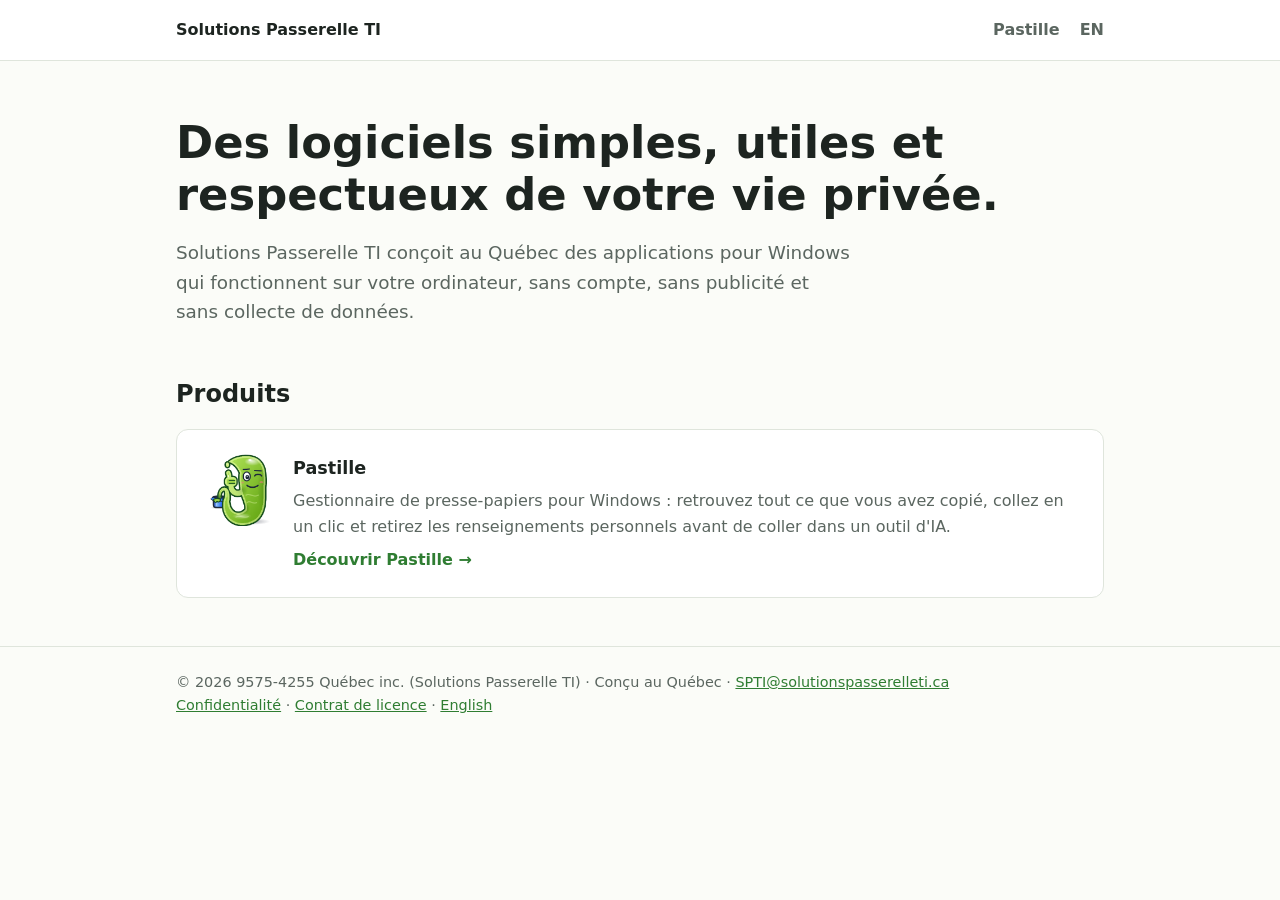
==== index.html @ bec7eee3 "Site initial de Solutions Passerelle TI" ====
<!doctype html>
<html lang="fr-CA">
<head>
<meta charset="utf-8">
<meta name="viewport" content="width=device-width, initial-scale=1">
<title>Solutions Passerelle TI</title>
<meta name="description" content="Solutions Passerelle TI conçoit au Québec des applications pour Windows qui fonctionnent sur votre ordinateur, sans compte, sans publicité et sans collecte de données.">
<link rel="icon" href="assets/favicon.png">
<link rel="stylesheet" href="assets/style.css">
</head>
<body>
<header class="site-header">
  <div class="wrap header-row">
    <a class="brand" href="index.html">Solutions Passerelle TI</a>
    <nav>
      <a href="pastille/index.html">Pastille</a>
      <a href="en/index.html" hreflang="en">EN</a>
    </nav>
  </div>
</header>
<main class="wrap">

<section class="hero">
  <h1>Des logiciels simples, utiles et respectueux de votre vie privée.</h1>
  <p class="lead">Solutions Passerelle TI conçoit au Québec des applications pour Windows qui fonctionnent sur votre ordinateur, sans compte, sans publicité et sans collecte de données.</p>
</section>
<section>
  <h2>Produits</h2>
  <a class="product" href="pastille/index.html">
    <img src="assets/pastille.png" alt="" width="72" height="72">
    <div>
      <h3>Pastille</h3>
      <p>Gestionnaire de presse-papiers pour Windows : retrouvez tout ce que vous avez copié, collez en un clic et retirez les renseignements personnels avant de coller dans un outil d'IA.</p>
      <span class="more">Découvrir Pastille →</span>
    </div>
  </a>
</section>
</main>
<footer class="site-footer">
  <div class="wrap">
    © 2026 9575-4255 Québec inc. (Solutions Passerelle TI) · Conçu au Québec · <a href="mailto:SPTI@solutionspasserelleti.ca">SPTI@solutionspasserelleti.ca</a><br>
    <a href="pastille/confidentialite.html">Confidentialité</a> ·
    <a href="pastille/contrat.html">Contrat de licence</a> ·
    <a href="en/index.html" hreflang="en">English</a>
  </div>
</footer>
</body>
</html>
---- assets/style.css ----
:root {
  --bg: #fbfcf8;
  --surface: #ffffff;
  --text: #1d2420;
  --muted: #5b6660;
  --border: #dfe5dc;
  --accent: #2f7d32;
  --accent-text: #ffffff;
  --accent-soft: #eaf5e3;
  --mark: #fff3b0;
}
@media (prefers-color-scheme: dark) {
  :root {
    --bg: #131714;
    --surface: #1b211d;
    --text: #e6ebe7;
    --muted: #a3aea7;
    --border: #2d3630;
    --accent: #7cc576;
    --accent-text: #0f1a10;
    --accent-soft: #1f2d21;
    --mark: #5a4d10;
  }
}

* { box-sizing: border-box; }
html { -webkit-text-size-adjust: 100%; }
body {
  margin: 0;
  background: var(--bg);
  color: var(--text);
  font: 16px/1.6 "Segoe UI", system-ui, -apple-system, Roboto, sans-serif;
}
a { color: var(--accent); }
mark { background: var(--mark); color: inherit; padding: 0 2px; }

.wrap { max-width: 960px; margin: 0 auto; padding: 0 16px; }

.site-header { border-bottom: 1px solid var(--border); background: var(--surface); }
.header-row { display: flex; align-items: center; justify-content: space-between; gap: 16px; min-height: 60px; }
.brand { font-weight: 700; color: var(--text); text-decoration: none; }
nav { display: flex; gap: 20px; }
nav a { color: var(--muted); text-decoration: none; font-weight: 600; }
nav a:hover { color: var(--accent); }

main { padding-bottom: 48px; }
section { margin: 48px 0; }
h1 { font-size: clamp(2rem, 5vw, 2.8rem); line-height: 1.15; margin: 0 0 12px; }
h2 { font-size: 1.5rem; margin: 0 0 16px; }
h3 { font-size: 1.1rem; margin: 0 0 6px; }
.lead { font-size: 1.15rem; color: var(--muted); max-width: 680px; }
.tagline { font-size: 1.2rem; font-weight: 600; margin: 0 0 8px; }
.small { font-size: 0.9rem; color: var(--muted); }

.hero { margin-top: 56px; }
.app-hero { display: flex; gap: 28px; align-items: flex-start; }
.app-hero img { flex: none; }

.button {
  display: inline-block; margin-top: 8px; padding: 12px 22px; border-radius: 8px;
  background: var(--accent); color: var(--accent-text); font-weight: 600; text-decoration: none;
}
.button.disabled { background: var(--accent-soft); color: var(--muted); }

.product {
  display: flex; gap: 20px; align-items: flex-start; padding: 24px; border-radius: 12px;
  background: var(--surface); border: 1px solid var(--border); color: inherit; text-decoration: none;
}
.product:hover { border-color: var(--accent); }
.product img { flex: none; }
.product p { margin: 0 0 8px; color: var(--muted); }
.more { color: var(--accent); font-weight: 600; }

.features { display: grid; grid-template-columns: repeat(auto-fill, minmax(260px, 1fr)); gap: 16px; }
.feature { padding: 20px; border-radius: 12px; background: var(--surface); border: 1px solid var(--border); }
.feature p { margin: 0; color: var(--muted); }

.table-scroll { overflow-x: auto; }
table { width: 100%; border-collapse: collapse; background: var(--surface); border: 1px solid var(--border); }
th, td { padding: 10px 14px; border-bottom: 1px solid var(--border); text-align: left; }
th:not(:first-child), td:not(:first-child) { text-align: center; width: 22%; }
thead th { background: var(--accent-soft); }

.note { padding: 24px; border-radius: 12px; background: var(--accent-soft); }
.note p:last-child { margin-bottom: 0; }

.legal { max-width: 760px; margin-top: 32px; }
.legal h1 { font-size: 2rem; }
.legal h2 { font-size: 1.25rem; margin-top: 32px; }
.legal li { margin-bottom: 4px; }

.site-footer { border-top: 1px solid var(--border); padding: 24px 0; font-size: 0.9rem; color: var(--muted); }

@media (max-width: 600px) {
  .app-hero, .product { flex-direction: column; }
  .app-hero img { width: 88px; height: 88px; }
  th, td { padding: 8px 10px; }
}
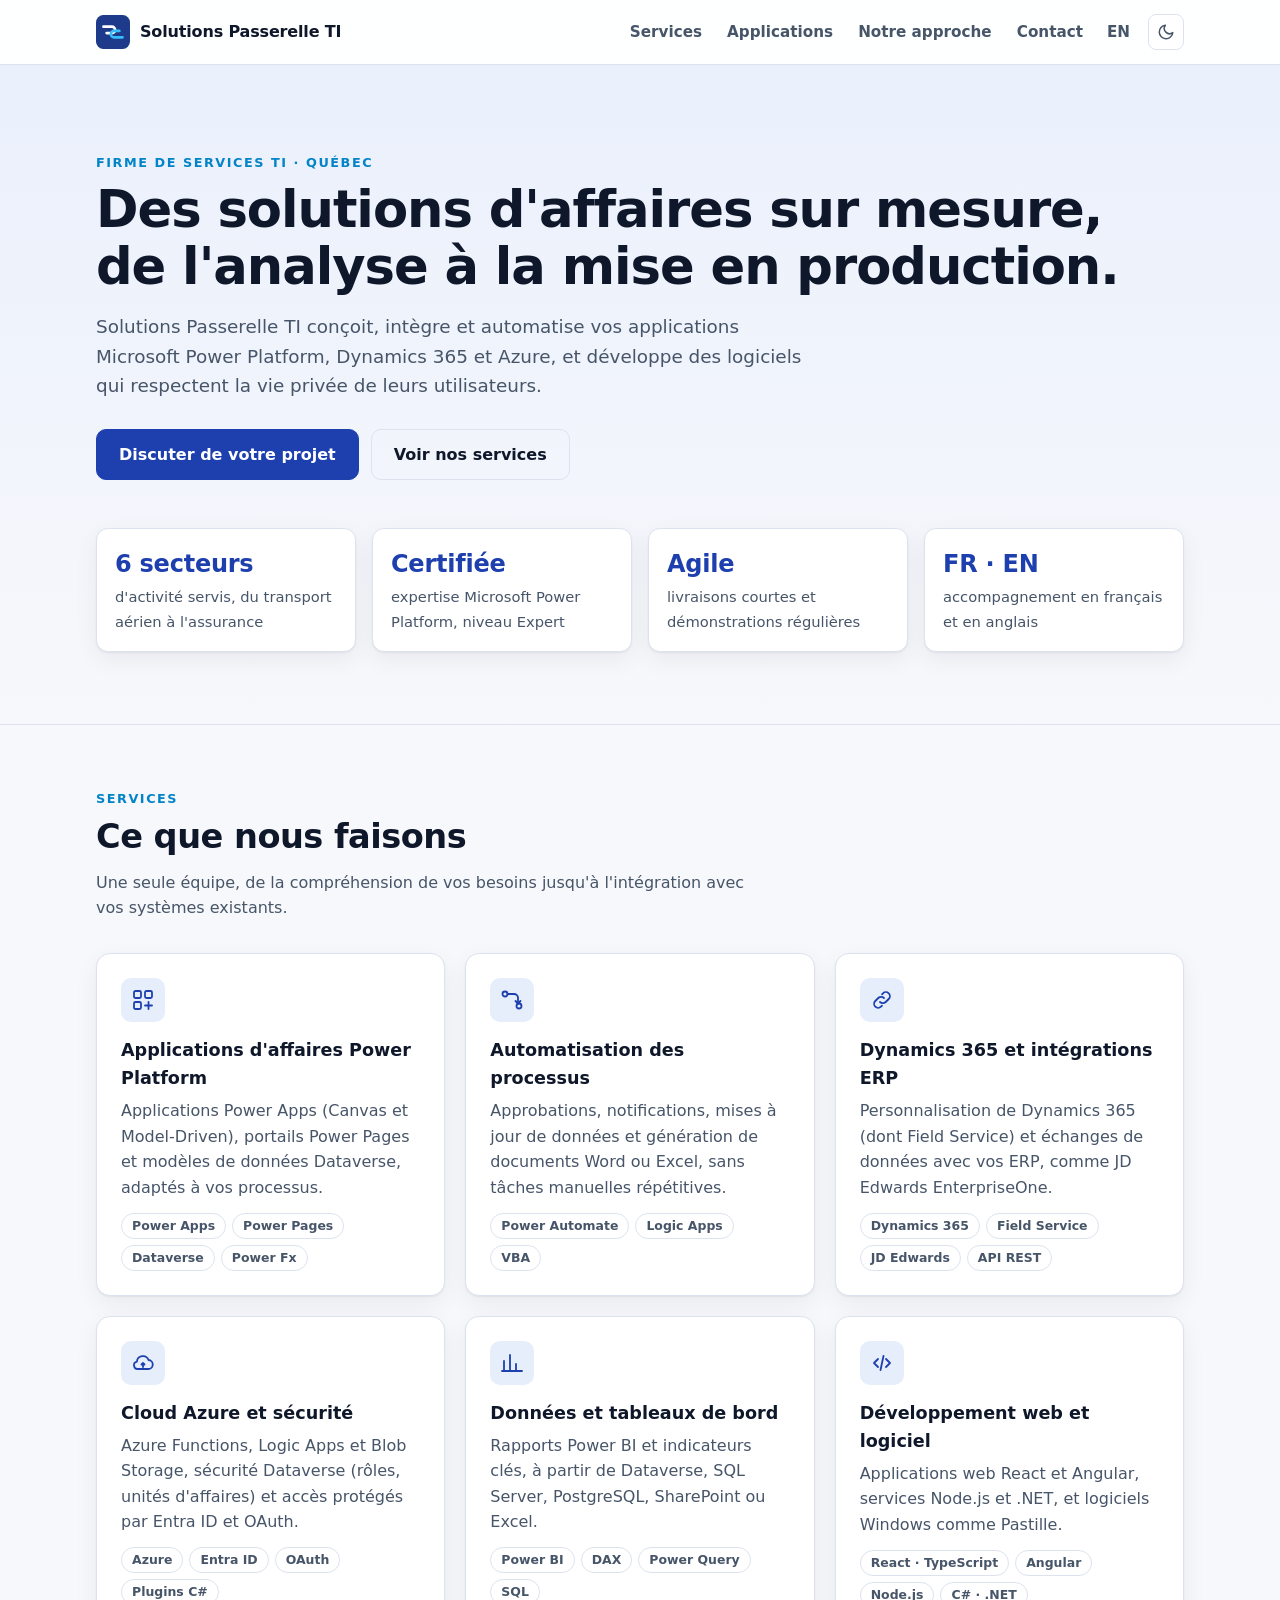
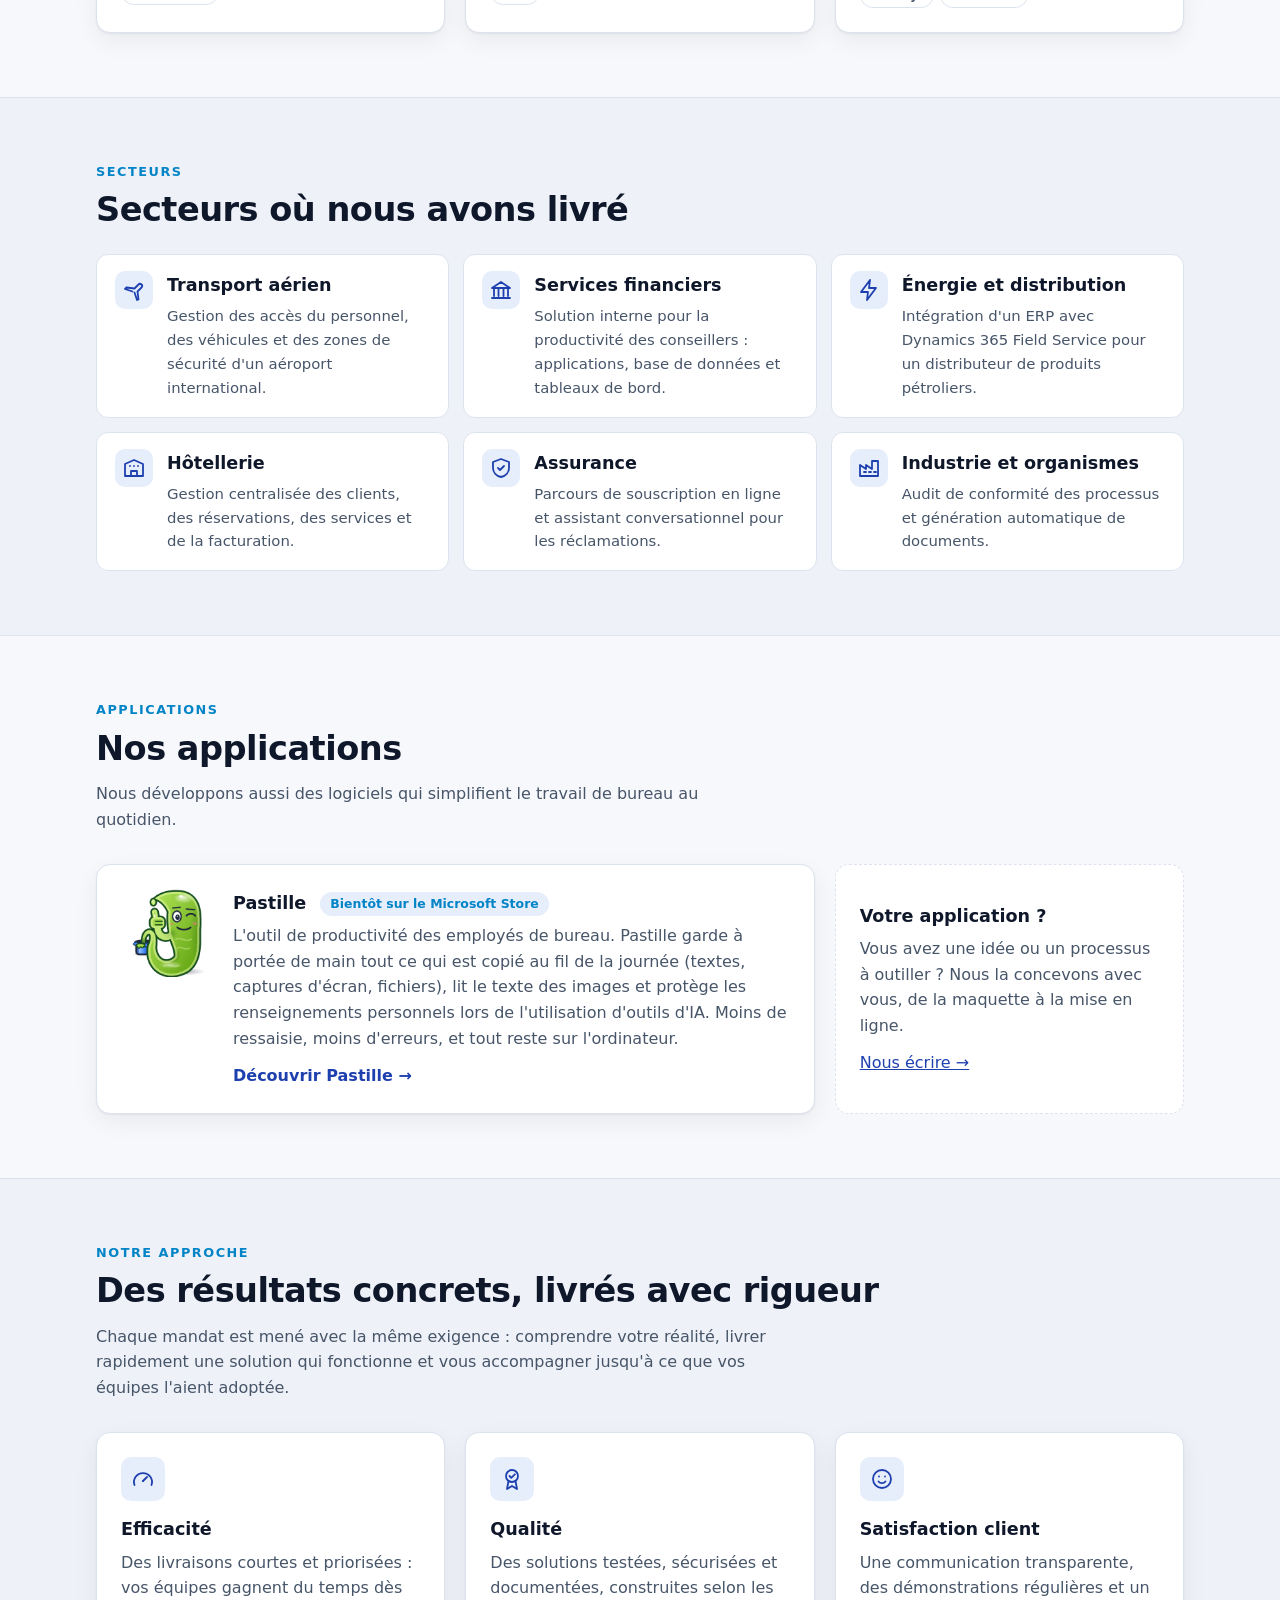
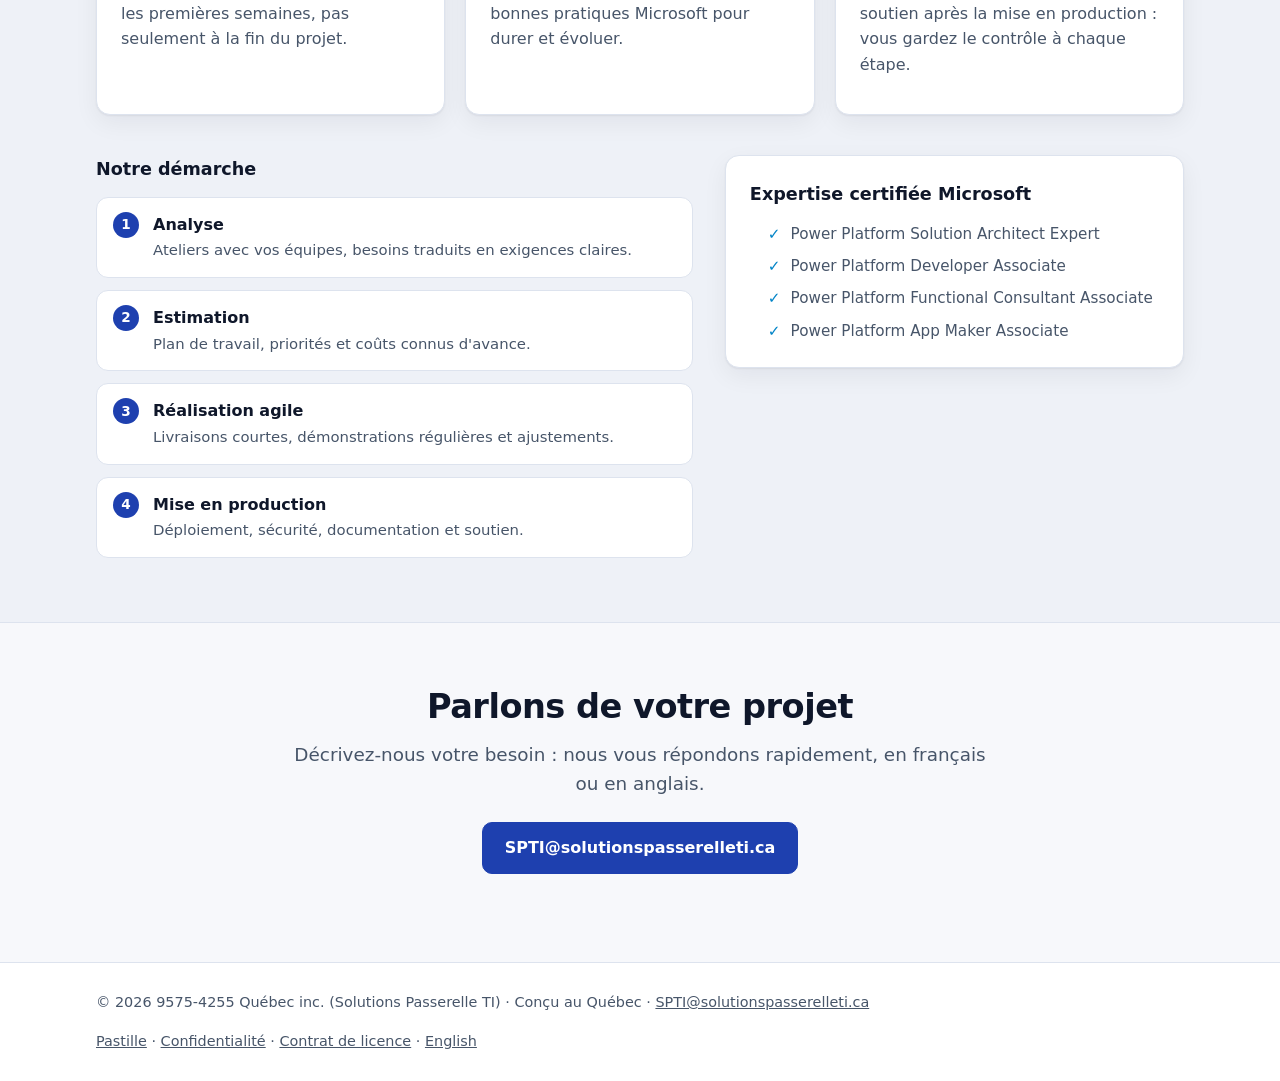
==== commit c09b5f34: "Refonte du site : services, secteurs, applications et approche, thèmes clair et sombre" ====
--- a/index.html
+++ b/index.html
@@ -3,45 +3,126 @@
 <head>
 <meta charset="utf-8">
 <meta name="viewport" content="width=device-width, initial-scale=1">
-<title>Solutions Passerelle TI</title>
-<meta name="description" content="Solutions Passerelle TI conçoit au Québec des applications pour Windows qui fonctionnent sur votre ordinateur, sans compte, sans publicité et sans collecte de données.">
-<link rel="icon" href="assets/favicon.png">
+<title>Solutions Passerelle TI – Power Platform, Dynamics 365, Azure</title>
+<meta name="description" content="Solutions Passerelle TI conçoit, intègre et automatise vos applications Microsoft Power Platform, Dynamics 365 et Azure, et développe des logiciels qui respectent la vie privée de leurs utilisateurs.">
+<link rel="icon" href="assets/logo.svg" type="image/svg+xml">
 <link rel="stylesheet" href="assets/style.css">
+<script>
+(function () {
+  var root = document.documentElement, key = "spti-theme";
+  try { var saved = localStorage.getItem(key); if (saved) root.setAttribute("data-theme", saved); } catch (e) {}
+  window.sptiToggleTheme = function () {
+    var dark = root.getAttribute("data-theme") === "dark" ||
+      (!root.getAttribute("data-theme") && window.matchMedia("(prefers-color-scheme: dark)").matches);
+    var next = dark ? "light" : "dark";
+    root.setAttribute("data-theme", next);
+    try { localStorage.setItem(key, next); } catch (e) {}
+  };
+})();
+</script>
 </head>
 <body>
 <header class="site-header">
   <div class="wrap header-row">
-    <a class="brand" href="index.html">Solutions Passerelle TI</a>
+    <a class="brand" href="index.html"><img src="assets/logo.svg" alt="" width="34" height="34"><span>Solutions Passerelle TI</span></a>
     <nav>
-      <a href="pastille/index.html">Pastille</a>
-      <a href="en/index.html" hreflang="en">EN</a>
+      <span class="nav-links">
+        <a href="index.html#services">Services</a>
+        <a href="index.html#applications">Applications</a>
+        <a href="index.html#a-propos">Notre approche</a>
+        <a href="index.html#contact">Contact</a>
+      </span>
+      <a href="en/index.html" hreflang="en" title="English">EN</a>
+      <button class="theme-toggle" type="button" onclick="sptiToggleTheme()" title="Changer de thème (clair / sombre)" aria-label="Changer de thème (clair / sombre)"><svg viewBox="0 0 24 24" fill="none" stroke="currentColor" stroke-width="2" stroke-linecap="round" stroke-linejoin="round" aria-hidden="true"><path d="M21 12.8A9 9 0 1 1 11.2 3a7 7 0 0 0 9.8 9.8z"/></svg></button>
     </nav>
   </div>
 </header>
-<main class="wrap">
+<main>
 
 <section class="hero">
-  <h1>Des logiciels simples, utiles et respectueux de votre vie privée.</h1>
-  <p class="lead">Solutions Passerelle TI conçoit au Québec des applications pour Windows qui fonctionnent sur votre ordinateur, sans compte, sans publicité et sans collecte de données.</p>
+  <div class="wrap">
+    <p class="eyebrow">Firme de services TI · Québec</p>
+    <h1>Des solutions d'affaires sur mesure, de l'analyse à la mise en production.</h1>
+    <p class="lead">Solutions Passerelle TI conçoit, intègre et automatise vos applications Microsoft Power Platform, Dynamics 365 et Azure, et développe des logiciels qui respectent la vie privée de leurs utilisateurs.</p>
+    <div class="actions">
+      <a class="button" href="mailto:SPTI@solutionspasserelleti.ca">Discuter de votre projet</a>
+      <a class="button secondary" href="#services">Voir nos services</a>
+    </div>
+    <div class="stats"><div class="stat"><strong>6 secteurs</strong><span>d'activité servis, du transport aérien à l'assurance</span></div><div class="stat"><strong>Certifiée</strong><span>expertise Microsoft Power Platform, niveau Expert</span></div><div class="stat"><strong>Agile</strong><span>livraisons courtes et démonstrations régulières</span></div><div class="stat"><strong>FR · EN</strong><span>accompagnement en français et en anglais</span></div></div>
+  </div>
 </section>
-<section>
-  <h2>Produits</h2>
-  <a class="product" href="pastille/index.html">
-    <img src="assets/pastille.png" alt="" width="72" height="72">
-    <div>
-      <h3>Pastille</h3>
-      <p>Gestionnaire de presse-papiers pour Windows : retrouvez tout ce que vous avez copié, collez en un clic et retirez les renseignements personnels avant de coller dans un outil d'IA.</p>
-      <span class="more">Découvrir Pastille →</span>
+<section id="services">
+  <div class="wrap">
+    <p class="eyebrow">Services</p>
+    <h2>Ce que nous faisons</h2>
+    <p class="section-intro">Une seule équipe, de la compréhension de vos besoins jusqu'à l'intégration avec vos systèmes existants.</p>
+    <div class="grid"><div class="card"><span class="icon"><svg viewBox="0 0 24 24" fill="none" stroke="currentColor" stroke-width="1.8" stroke-linecap="round" stroke-linejoin="round" aria-hidden="true"><rect x="3" y="3" width="7" height="7" rx="1.5"/><rect x="14" y="3" width="7" height="7" rx="1.5"/><rect x="3" y="14" width="7" height="7" rx="1.5"/><path d="M17.5 14v7M14 17.5h7"/></svg></span><h3>Applications d'affaires Power Platform</h3><p>Applications Power Apps (Canvas et Model-Driven), portails Power Pages et modèles de données Dataverse, adaptés à vos processus.</p><div class="tags"><span class=tag>Power Apps</span><span class=tag>Power Pages</span><span class=tag>Dataverse</span><span class=tag>Power Fx</span></div></div><div class="card"><span class="icon"><svg viewBox="0 0 24 24" fill="none" stroke="currentColor" stroke-width="1.8" stroke-linecap="round" stroke-linejoin="round" aria-hidden="true"><circle cx="5" cy="6" r="2.5"/><circle cx="19" cy="18" r="2.5"/><path d="M7.5 6H14a4 4 0 0 1 4 4v5.5"/><path d="m15.5 13 2.5 2.5 2.5-2.5"/></svg></span><h3>Automatisation des processus</h3><p>Approbations, notifications, mises à jour de données et génération de documents Word ou Excel, sans tâches manuelles répétitives.</p><div class="tags"><span class=tag>Power Automate</span><span class=tag>Logic Apps</span><span class=tag>VBA</span></div></div><div class="card"><span class="icon"><svg viewBox="0 0 24 24" fill="none" stroke="currentColor" stroke-width="1.8" stroke-linecap="round" stroke-linejoin="round" aria-hidden="true"><path d="M10 14a4 4 0 0 0 5.7 0l3-3a4 4 0 0 0-5.7-5.7l-1 1"/><path d="M14 10a4 4 0 0 0-5.7 0l-3 3a4 4 0 0 0 5.7 5.7l1-1"/></svg></span><h3>Dynamics 365 et intégrations ERP</h3><p>Personnalisation de Dynamics 365 (dont Field Service) et échanges de données avec vos ERP, comme JD Edwards EnterpriseOne.</p><div class="tags"><span class=tag>Dynamics 365</span><span class=tag>Field Service</span><span class=tag>JD Edwards</span><span class=tag>API REST</span></div></div><div class="card"><span class="icon"><svg viewBox="0 0 24 24" fill="none" stroke="currentColor" stroke-width="1.8" stroke-linecap="round" stroke-linejoin="round" aria-hidden="true"><path d="M7 18h10a4.5 4.5 0 0 0 .5-9 6 6 0 0 0-11.6 1.7A3.7 3.7 0 0 0 7 18z"/><path d="M12 12v4M10.5 13.5 12 12l1.5 1.5"/></svg></span><h3>Cloud Azure et sécurité</h3><p>Azure Functions, Logic Apps et Blob Storage, sécurité Dataverse (rôles, unités d'affaires) et accès protégés par Entra ID et OAuth.</p><div class="tags"><span class=tag>Azure</span><span class=tag>Entra ID</span><span class=tag>OAuth</span><span class=tag>Plugins C#</span></div></div><div class="card"><span class="icon"><svg viewBox="0 0 24 24" fill="none" stroke="currentColor" stroke-width="1.8" stroke-linecap="round" stroke-linejoin="round" aria-hidden="true"><path d="M4 20V10M10 20V4M16 20v-7M22 20H2"/></svg></span><h3>Données et tableaux de bord</h3><p>Rapports Power BI et indicateurs clés, à partir de Dataverse, SQL Server, PostgreSQL, SharePoint ou Excel.</p><div class="tags"><span class=tag>Power BI</span><span class=tag>DAX</span><span class=tag>Power Query</span><span class=tag>SQL</span></div></div><div class="card"><span class="icon"><svg viewBox="0 0 24 24" fill="none" stroke="currentColor" stroke-width="1.8" stroke-linecap="round" stroke-linejoin="round" aria-hidden="true"><path d="m8 8-4 4 4 4M16 8l4 4-4 4M13.5 5l-3 14"/></svg></span><h3>Développement web et logiciel</h3><p>Applications web React et Angular, services Node.js et .NET, et logiciels Windows comme Pastille.</p><div class="tags"><span class=tag>React · TypeScript</span><span class=tag>Angular</span><span class=tag>Node.js</span><span class=tag>C# · .NET</span></div></div></div>
+  </div>
+</section>
+<section class="alt" id="secteurs">
+  <div class="wrap">
+    <p class="eyebrow">Secteurs</p>
+    <h2>Secteurs où nous avons livré</h2>
+    <div class="sectors" style="margin-top:24px"><div class="sector"><span class="icon"><svg viewBox="0 0 24 24" fill="none" stroke="currentColor" stroke-width="1.8" stroke-linecap="round" stroke-linejoin="round" aria-hidden="true"><path d="M10.5 13.5 3 11l1.5-1.5 8 1 4-4a2 2 0 0 1 3 3l-4 4 1 8L15 22l-2.5-7.5"/></svg></span><div><h3>Transport aérien</h3><p>Gestion des accès du personnel, des véhicules et des zones de sécurité d'un aéroport international.</p></div></div><div class="sector"><span class="icon"><svg viewBox="0 0 24 24" fill="none" stroke="currentColor" stroke-width="1.8" stroke-linecap="round" stroke-linejoin="round" aria-hidden="true"><path d="M3 10h18L12 4 3 10zM5 10v8M9.5 10v8M14.5 10v8M19 10v8M3 20h18"/></svg></span><div><h3>Services financiers</h3><p>Solution interne pour la productivité des conseillers : applications, base de données et tableaux de bord.</p></div></div><div class="sector"><span class="icon"><svg viewBox="0 0 24 24" fill="none" stroke="currentColor" stroke-width="1.8" stroke-linecap="round" stroke-linejoin="round" aria-hidden="true"><path d="M13 2 4 14h7l-1 8 9-12h-7l1-8z"/></svg></span><div><h3>Énergie et distribution</h3><p>Intégration d'un ERP avec Dynamics 365 Field Service pour un distributeur de produits pétroliers.</p></div></div><div class="sector"><span class="icon"><svg viewBox="0 0 24 24" fill="none" stroke="currentColor" stroke-width="1.8" stroke-linecap="round" stroke-linejoin="round" aria-hidden="true"><path d="M3 20V8l9-4 9 4v12M3 20h18M9 20v-5h6v5M8 10h.01M12 10h.01M16 10h.01"/></svg></span><div><h3>Hôtellerie</h3><p>Gestion centralisée des clients, des réservations, des services et de la facturation.</p></div></div><div class="sector"><span class="icon"><svg viewBox="0 0 24 24" fill="none" stroke="currentColor" stroke-width="1.8" stroke-linecap="round" stroke-linejoin="round" aria-hidden="true"><path d="M12 3 4 6v6c0 4.5 3.4 8 8 9 4.6-1 8-4.5 8-9V6l-8-3z"/><path d="m9 12 2 2 4-4"/></svg></span><div><h3>Assurance</h3><p>Parcours de souscription en ligne et assistant conversationnel pour les réclamations.</p></div></div><div class="sector"><span class="icon"><svg viewBox="0 0 24 24" fill="none" stroke="currentColor" stroke-width="1.8" stroke-linecap="round" stroke-linejoin="round" aria-hidden="true"><path d="M3 20V9l6 4V9l6 4V5h6v15H3z"/><path d="M7 16h2M12 16h2M17 16h2"/></svg></span><div><h3>Industrie et organismes</h3><p>Audit de conformité des processus et génération automatique de documents.</p></div></div></div>
+  </div>
+</section>
+<section id="applications">
+  <div class="wrap">
+    <p class="eyebrow">Applications</p>
+    <h2>Nos applications</h2>
+    <p class="section-intro">Nous développons aussi des logiciels qui simplifient le travail de bureau au quotidien.</p>
+    <div class="grid">
+      <div class="card app-card wide">
+        <img src="assets/pastille.png" alt="" width="88" height="88">
+        <div>
+          <h3>Pastille <span class="status">Bientôt sur le Microsoft Store</span></h3>
+          <p>L'outil de productivité des employés de bureau. Pastille garde à portée de main tout ce qui est copié au fil de la journée (textes, captures d'écran, fichiers), lit le texte des images et protège les renseignements personnels lors de l'utilisation d'outils d'IA. Moins de ressaisie, moins d'erreurs, et tout reste sur l'ordinateur.</p>
+          <a class="more" href="pastille/index.html">Découvrir Pastille →</a>
+        </div>
+      </div>
+      <div class="card cta-card">
+        <h3>Votre application ?</h3>
+        <p>Vous avez une idée ou un processus à outiller ? Nous la concevons avec vous, de la maquette à la mise en ligne.</p>
+        <a class="more" href="mailto:SPTI@solutionspasserelleti.ca">Nous écrire →</a>
+      </div>
     </div>
-  </a>
+  </div>
+</section>
+<section class="alt" id="a-propos">
+  <div class="wrap">
+    <p class="eyebrow">Notre approche</p>
+    <h2>Des résultats concrets, livrés avec rigueur</h2>
+    <p class="section-intro">Chaque mandat est mené avec la même exigence : comprendre votre réalité, livrer rapidement une solution qui fonctionne et vous accompagner jusqu'à ce que vos équipes l'aient adoptée.</p>
+    <div class="grid"><div class="card"><span class="icon"><svg viewBox="0 0 24 24" fill="none" stroke="currentColor" stroke-width="1.8" stroke-linecap="round" stroke-linejoin="round" aria-hidden="true"><path d="M12 14l4-4"/><path d="M3.5 18a9 9 0 1 1 17 0"/><path d="M12 14h.01"/></svg></span><h3>Efficacité</h3><p>Des livraisons courtes et priorisées : vos équipes gagnent du temps dès les premières semaines, pas seulement à la fin du projet.</p></div><div class="card"><span class="icon"><svg viewBox="0 0 24 24" fill="none" stroke="currentColor" stroke-width="1.8" stroke-linecap="round" stroke-linejoin="round" aria-hidden="true"><circle cx="12" cy="9" r="6"/><path d="m9.5 9 1.8 1.8L14.8 7.3"/><path d="M8.5 14 7 22l5-3 5 3-1.5-8"/></svg></span><h3>Qualité</h3><p>Des solutions testées, sécurisées et documentées, construites selon les bonnes pratiques Microsoft pour durer et évoluer.</p></div><div class="card"><span class="icon"><svg viewBox="0 0 24 24" fill="none" stroke="currentColor" stroke-width="1.8" stroke-linecap="round" stroke-linejoin="round" aria-hidden="true"><circle cx="12" cy="12" r="9"/><path d="M8.5 14.5a4.5 4.5 0 0 0 7 0M9 9.5h.01M15 9.5h.01"/></svg></span><h3>Satisfaction client</h3><p>Une communication transparente, des démonstrations régulières et un soutien après la mise en production : vous gardez le contrôle à chaque étape.</p></div></div>
+    <div class="about">
+      <div>
+        <h3>Notre démarche</h3>
+        <ol class="steps"><li><strong>Analyse</strong><span>Ateliers avec vos équipes, besoins traduits en exigences claires.</span></li><li><strong>Estimation</strong><span>Plan de travail, priorités et coûts connus d'avance.</span></li><li><strong>Réalisation agile</strong><span>Livraisons courtes, démonstrations régulières et ajustements.</span></li><li><strong>Mise en production</strong><span>Déploiement, sécurité, documentation et soutien.</span></li></ol>
+      </div>
+      <div class="card">
+        <h3>Expertise certifiée Microsoft</h3>
+        <ul class="certs"><li>Power Platform Solution Architect Expert</li><li>Power Platform Developer Associate</li><li>Power Platform Functional Consultant Associate</li><li>Power Platform App Maker Associate</li></ul>
+      </div>
+    </div>
+  </div>
+</section>
+<section class="contact" id="contact">
+  <div class="wrap">
+    <h2>Parlons de votre projet</h2>
+    <p class="lead">Décrivez-nous votre besoin : nous vous répondons rapidement, en français ou en anglais.</p>
+    <div class="actions"><a class="button" href="mailto:SPTI@solutionspasserelleti.ca">SPTI@solutionspasserelleti.ca</a></div>
+  </div>
 </section>
 </main>
 <footer class="site-footer">
-  <div class="wrap">
-    © 2026 9575-4255 Québec inc. (Solutions Passerelle TI) · Conçu au Québec · <a href="mailto:SPTI@solutionspasserelleti.ca">SPTI@solutionspasserelleti.ca</a><br>
-    <a href="pastille/confidentialite.html">Confidentialité</a> ·
-    <a href="pastille/contrat.html">Contrat de licence</a> ·
-    <a href="en/index.html" hreflang="en">English</a>
+  <div class="wrap footer-row">
+    <div>© 2026 9575-4255 Québec inc. (Solutions Passerelle TI) · Conçu au Québec · <a href="mailto:SPTI@solutionspasserelleti.ca">SPTI@solutionspasserelleti.ca</a></div>
+    <div>
+      <a href="pastille/index.html">Pastille</a> ·
+      <a href="pastille/confidentialite.html">Confidentialité</a> ·
+      <a href="pastille/contrat.html">Contrat de licence</a> ·
+      <a href="en/index.html" hreflang="en">English</a>
+    </div>
   </div>
 </footer>
 </body>
--- a/assets/style.css
+++ b/assets/style.css
@@ -1,98 +1,214 @@
+/* Solutions Passerelle TI : thème clair par défaut, sombre selon le système ou le bouton du site. */
 :root {
-  --bg: #fbfcf8;
+  --bg: #f7f8fb;
+  --bg-alt: #eef1f7;
   --surface: #ffffff;
-  --text: #1d2420;
-  --muted: #5b6660;
-  --border: #dfe5dc;
-  --accent: #2f7d32;
+  --text: #0f172a;
+  --muted: #475569;
+  --border: #dde3ee;
+  --accent: #1e40af;
+  --accent-strong: #1e3a8a;
+  --accent-2: #0284c7;
   --accent-text: #ffffff;
-  --accent-soft: #eaf5e3;
+  --accent-soft: #e6edfb;
+  --hero-from: #eaf0fc;
+  --hero-to: #f7f8fb;
+  --shadow: 0 1px 2px rgba(15, 23, 42, .06), 0 8px 24px rgba(15, 23, 42, .06);
   --mark: #fff3b0;
+  color-scheme: light;
 }
 @media (prefers-color-scheme: dark) {
-  :root {
-    --bg: #131714;
-    --surface: #1b211d;
-    --text: #e6ebe7;
-    --muted: #a3aea7;
-    --border: #2d3630;
-    --accent: #7cc576;
-    --accent-text: #0f1a10;
-    --accent-soft: #1f2d21;
+  :root:not([data-theme="light"]) {
+    --bg: #0b1120;
+    --bg-alt: #0f172a;
+    --surface: #111a2e;
+    --text: #e2e8f0;
+    --muted: #94a3b8;
+    --border: #1f2a44;
+    --accent: #60a5fa;
+    --accent-strong: #93c5fd;
+    --accent-2: #38bdf8;
+    --accent-text: #0b1120;
+    --accent-soft: #15223d;
+    --hero-from: #10203f;
+    --hero-to: #0b1120;
+    --shadow: 0 1px 2px rgba(0, 0, 0, .4), 0 8px 24px rgba(0, 0, 0, .3);
     --mark: #5a4d10;
+    color-scheme: dark;
   }
 }
+:root[data-theme="dark"] {
+  --bg: #0b1120;
+  --bg-alt: #0f172a;
+  --surface: #111a2e;
+  --text: #e2e8f0;
+  --muted: #94a3b8;
+  --border: #1f2a44;
+  --accent: #60a5fa;
+  --accent-strong: #93c5fd;
+  --accent-2: #38bdf8;
+  --accent-text: #0b1120;
+  --accent-soft: #15223d;
+  --hero-from: #10203f;
+  --hero-to: #0b1120;
+  --shadow: 0 1px 2px rgba(0, 0, 0, .4), 0 8px 24px rgba(0, 0, 0, .3);
+  --mark: #5a4d10;
+  color-scheme: dark;
+}
 
 * { box-sizing: border-box; }
-html { -webkit-text-size-adjust: 100%; }
+html { -webkit-text-size-adjust: 100%; scroll-behavior: smooth; scroll-padding-top: 76px; }
 body {
   margin: 0;
   background: var(--bg);
   color: var(--text);
-  font: 16px/1.6 "Segoe UI", system-ui, -apple-system, Roboto, sans-serif;
+  font: 16px/1.6 "Segoe UI", system-ui, -apple-system, Roboto, "Helvetica Neue", sans-serif;
 }
 a { color: var(--accent); }
+a:hover { color: var(--accent-strong); }
 mark { background: var(--mark); color: inherit; padding: 0 2px; }
-
-.wrap { max-width: 960px; margin: 0 auto; padding: 0 16px; }
-
-.site-header { border-bottom: 1px solid var(--border); background: var(--surface); }
-.header-row { display: flex; align-items: center; justify-content: space-between; gap: 16px; min-height: 60px; }
-.brand { font-weight: 700; color: var(--text); text-decoration: none; }
-nav { display: flex; gap: 20px; }
-nav a { color: var(--muted); text-decoration: none; font-weight: 600; }
-nav a:hover { color: var(--accent); }
-
-main { padding-bottom: 48px; }
-section { margin: 48px 0; }
-h1 { font-size: clamp(2rem, 5vw, 2.8rem); line-height: 1.15; margin: 0 0 12px; }
-h2 { font-size: 1.5rem; margin: 0 0 16px; }
+img { max-width: 100%; }
+
+.wrap { max-width: 1120px; margin: 0 auto; padding: 0 16px; }
+
+/* En-tête */
+.site-header {
+  position: sticky; top: 0; z-index: 10;
+  background: color-mix(in srgb, var(--surface) 88%, transparent);
+  backdrop-filter: saturate(160%) blur(10px);
+  border-bottom: 1px solid var(--border);
+}
+.header-row { display: flex; align-items: center; justify-content: space-between; gap: 16px; min-height: 64px; }
+.brand { display: flex; align-items: center; gap: 10px; color: var(--text); text-decoration: none; font-weight: 700; letter-spacing: -.01em; }
+.brand img { width: 34px; height: 34px; }
+.brand span { white-space: nowrap; }
+nav { display: flex; align-items: center; gap: 4px; flex-wrap: wrap; justify-content: flex-end; }
+nav a { color: var(--muted); text-decoration: none; font-weight: 600; font-size: .95rem; padding: 8px 10px; border-radius: 8px; }
+nav a:hover { color: var(--text); background: var(--accent-soft); }
+.theme-toggle {
+  border: 1px solid var(--border); background: var(--surface); color: var(--muted);
+  width: 36px; height: 36px; border-radius: 8px; cursor: pointer; display: grid; place-items: center; margin-left: 4px;
+}
+.theme-toggle:hover { color: var(--text); }
+.theme-toggle svg { width: 18px; height: 18px; }
+
+/* Sections */
+main { padding-bottom: 24px; }
+section { padding: 64px 0; }
+section.alt { background: var(--bg-alt); border-top: 1px solid var(--border); border-bottom: 1px solid var(--border); }
+.eyebrow { color: var(--accent-2); font-weight: 700; font-size: .8rem; letter-spacing: .12em; text-transform: uppercase; margin: 0 0 8px; }
+h1 { font-size: clamp(2.1rem, 5vw, 3.2rem); line-height: 1.1; letter-spacing: -.02em; margin: 0 0 16px; }
+h2 { font-size: clamp(1.6rem, 3.2vw, 2.1rem); line-height: 1.2; letter-spacing: -.015em; margin: 0 0 12px; }
 h3 { font-size: 1.1rem; margin: 0 0 6px; }
-.lead { font-size: 1.15rem; color: var(--muted); max-width: 680px; }
-.tagline { font-size: 1.2rem; font-weight: 600; margin: 0 0 8px; }
-.small { font-size: 0.9rem; color: var(--muted); }
-
-.hero { margin-top: 56px; }
+.lead { font-size: 1.15rem; color: var(--muted); max-width: 720px; }
+.section-intro { color: var(--muted); max-width: 680px; margin: 0 0 32px; }
+.small { font-size: .9rem; color: var(--muted); }
+
+/* Accueil */
+.hero { padding: 88px 0 72px; background: linear-gradient(180deg, var(--hero-from), var(--hero-to)); border-bottom: 1px solid var(--border); }
+.hero .lead { margin-bottom: 28px; }
+.actions { display: flex; gap: 12px; flex-wrap: wrap; }
+.button {
+  display: inline-block; padding: 12px 22px; border-radius: 10px; font-weight: 600; text-decoration: none;
+  background: var(--accent); color: var(--accent-text); border: 1px solid var(--accent);
+}
+.button:hover { background: var(--accent-strong); border-color: var(--accent-strong); color: var(--accent-text); }
+.button.secondary { background: transparent; color: var(--text); border-color: var(--border); }
+.button.secondary:hover { background: var(--surface); color: var(--text); }
+.button.disabled { background: var(--accent-soft); color: var(--muted); border-color: var(--border); cursor: default; }
+
+.stats { display: grid; grid-template-columns: repeat(4, 1fr); gap: 16px; margin-top: 48px; }
+.stat { background: var(--surface); border: 1px solid var(--border); border-radius: 12px; padding: 16px 18px; box-shadow: var(--shadow); }
+.stat strong { display: block; font-size: 1.5rem; letter-spacing: -.01em; color: var(--accent); }
+.stat span { color: var(--muted); font-size: .92rem; }
+
+.grid { display: grid; grid-template-columns: repeat(3, 1fr); gap: 20px; }
+.card {
+  background: var(--surface); border: 1px solid var(--border); border-radius: 14px; padding: 24px;
+  box-shadow: var(--shadow);
+}
+.card p { color: var(--muted); margin: 0 0 12px; }
+.card ul { margin: 0; padding-left: 18px; color: var(--muted); font-size: .93rem; }
+.icon {
+  width: 44px; height: 44px; border-radius: 10px; display: grid; place-items: center; margin-bottom: 14px;
+  background: var(--accent-soft); color: var(--accent);
+}
+.icon svg { width: 24px; height: 24px; }
+.tags { display: flex; flex-wrap: wrap; gap: 6px; margin-top: 12px; }
+.tag { font-size: .78rem; font-weight: 600; color: var(--muted); border: 1px solid var(--border); border-radius: 999px; padding: 2px 10px; }
+
+.sectors { display: grid; grid-template-columns: repeat(3, 1fr); gap: 14px; }
+.sector { display: flex; gap: 14px; align-items: flex-start; background: var(--surface); border: 1px solid var(--border); border-radius: 12px; padding: 16px 18px; }
+.sector .icon { margin: 0; flex: none; width: 38px; height: 38px; }
+.sector p { margin: 0; color: var(--muted); font-size: .93rem; }
+
+.app-card { display: flex; gap: 24px; align-items: flex-start; }
+.app-card img { flex: none; width: 88px; height: 88px; }
+.status { display: inline-block; font-size: .78rem; font-weight: 700; color: var(--accent-2); background: var(--accent-soft); border-radius: 999px; padding: 2px 10px; margin-left: 8px; vertical-align: middle; }
+.app-card .more { font-weight: 600; text-decoration: none; }
+.cta-card { border-style: dashed; box-shadow: none; display: flex; flex-direction: column; justify-content: center; }
+
+.about { display: grid; grid-template-columns: 1.3fr 1fr; gap: 32px; align-items: start; margin-top: 40px; }
+.about h3 { margin-bottom: 14px; }
+.steps { counter-reset: step; list-style: none; padding: 0; margin: 0; display: grid; gap: 12px; }
+.steps li { counter-increment: step; position: relative; padding: 14px 16px 14px 56px; background: var(--surface); border: 1px solid var(--border); border-radius: 12px; }
+.steps li::before {
+  content: counter(step); position: absolute; left: 16px; top: 14px; width: 26px; height: 26px; border-radius: 50%;
+  background: var(--accent); color: var(--accent-text); font-weight: 700; font-size: .85rem; display: grid; place-items: center;
+}
+.steps strong { display: block; }
+.steps span { color: var(--muted); font-size: .93rem; }
+.certs { list-style: none; padding: 0; margin: 12px 0 0; display: grid; gap: 8px; }
+.certs li { display: flex; gap: 10px; align-items: baseline; color: var(--muted); font-size: .95rem; }
+.certs li::before { content: "✓"; color: var(--accent-2); font-weight: 700; }
+
+.contact { text-align: center; }
+.contact .lead { margin: 0 auto 24px; }
+.contact .actions { justify-content: center; }
+
+/* Page Pastille */
+.page-hero { padding: 64px 0 48px; background: linear-gradient(180deg, var(--hero-from), var(--hero-to)); border-bottom: 1px solid var(--border); }
 .app-hero { display: flex; gap: 28px; align-items: flex-start; }
 .app-hero img { flex: none; }
-
-.button {
-  display: inline-block; margin-top: 8px; padding: 12px 22px; border-radius: 8px;
-  background: var(--accent); color: var(--accent-text); font-weight: 600; text-decoration: none;
-}
-.button.disabled { background: var(--accent-soft); color: var(--muted); }
-
-.product {
-  display: flex; gap: 20px; align-items: flex-start; padding: 24px; border-radius: 12px;
-  background: var(--surface); border: 1px solid var(--border); color: inherit; text-decoration: none;
-}
-.product:hover { border-color: var(--accent); }
-.product img { flex: none; }
-.product p { margin: 0 0 8px; color: var(--muted); }
-.more { color: var(--accent); font-weight: 600; }
-
-.features { display: grid; grid-template-columns: repeat(auto-fill, minmax(260px, 1fr)); gap: 16px; }
-.feature { padding: 20px; border-radius: 12px; background: var(--surface); border: 1px solid var(--border); }
+.tagline { font-size: 1.2rem; font-weight: 600; margin: 0 0 8px; }
+.features { display: grid; grid-template-columns: repeat(auto-fill, minmax(280px, 1fr)); gap: 16px; }
+.feature { padding: 20px; border-radius: 12px; background: var(--surface); border: 1px solid var(--border); box-shadow: var(--shadow); }
 .feature p { margin: 0; color: var(--muted); }
-
 .table-scroll { overflow-x: auto; }
-table { width: 100%; border-collapse: collapse; background: var(--surface); border: 1px solid var(--border); }
-th, td { padding: 10px 14px; border-bottom: 1px solid var(--border); text-align: left; }
+table { width: 100%; border-collapse: collapse; background: var(--surface); border: 1px solid var(--border); border-radius: 12px; overflow: hidden; }
+th, td { padding: 11px 14px; border-bottom: 1px solid var(--border); text-align: left; }
+tbody tr:last-child td { border-bottom: 0; }
 th:not(:first-child), td:not(:first-child) { text-align: center; width: 22%; }
 thead th { background: var(--accent-soft); }
-
-.note { padding: 24px; border-radius: 12px; background: var(--accent-soft); }
+.note { padding: 24px; border-radius: 14px; background: var(--accent-soft); border: 1px solid var(--border); }
 .note p:last-child { margin-bottom: 0; }
 
-.legal { max-width: 760px; margin-top: 32px; }
+/* Pages juridiques */
+.legal { max-width: 780px; padding: 40px 0 24px; }
 .legal h1 { font-size: 2rem; }
 .legal h2 { font-size: 1.25rem; margin-top: 32px; }
 .legal li { margin-bottom: 4px; }
 
-.site-footer { border-top: 1px solid var(--border); padding: 24px 0; font-size: 0.9rem; color: var(--muted); }
-
-@media (max-width: 600px) {
-  .app-hero, .product { flex-direction: column; }
+/* Pied de page */
+.site-footer { border-top: 1px solid var(--border); padding: 28px 0; font-size: .9rem; color: var(--muted); background: var(--surface); }
+.footer-row { display: flex; justify-content: space-between; gap: 16px; flex-wrap: wrap; }
+.footer-row a { color: var(--muted); }
+.footer-row a:hover { color: var(--text); }
+
+@media (max-width: 900px) {
+  .grid, .sectors { grid-template-columns: repeat(2, 1fr); }
+  .stats { grid-template-columns: repeat(2, 1fr); }
+  .about { grid-template-columns: 1fr; }
+}
+@media (max-width: 640px) {
+  section { padding: 48px 0; }
+  .hero { padding: 56px 0 48px; }
+  .grid, .sectors { grid-template-columns: 1fr; }
+  .nav-links { display: none; }
+  .brand span { font-size: .95rem; }
+  .app-hero, .app-card { flex-direction: column; }
   .app-hero img { width: 88px; height: 88px; }
   th, td { padding: 8px 10px; }
 }
+.wide { grid-column: span 2; }
+@media (max-width: 640px) { .wide { grid-column: auto; } }
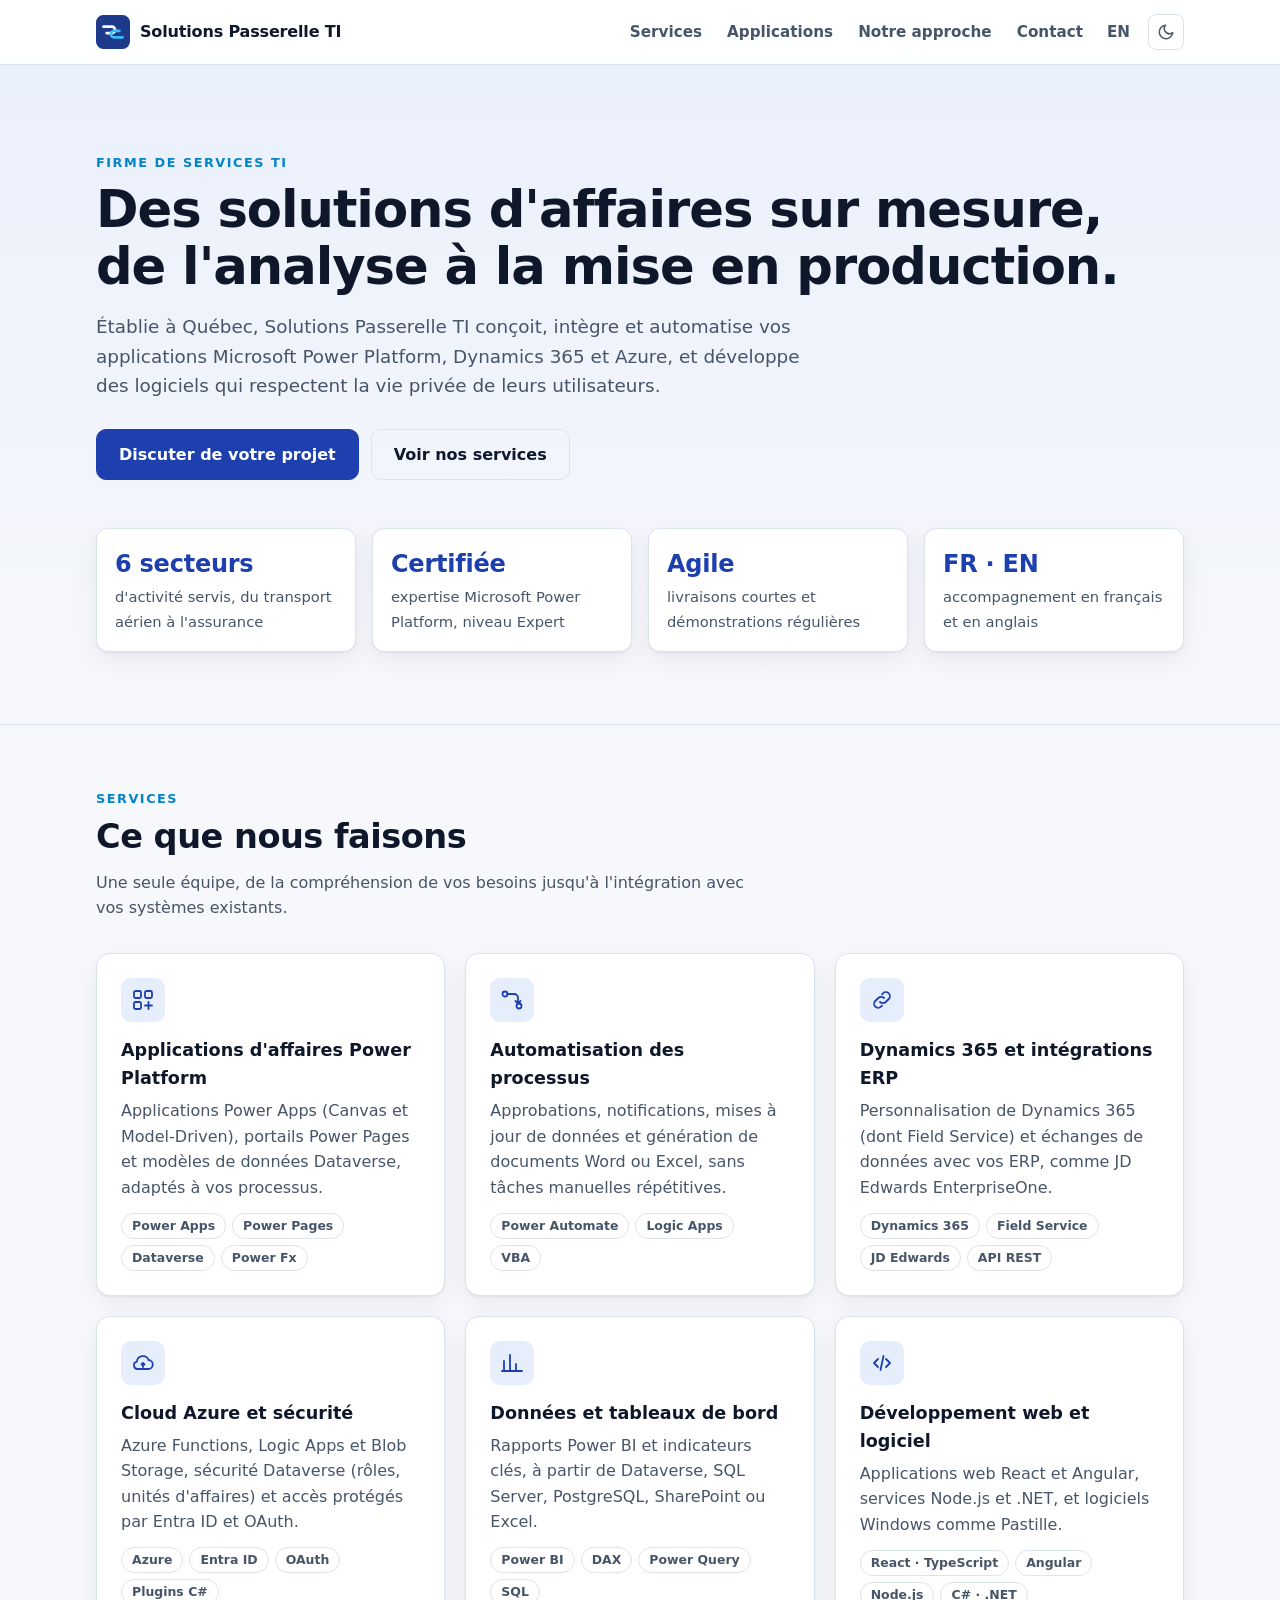
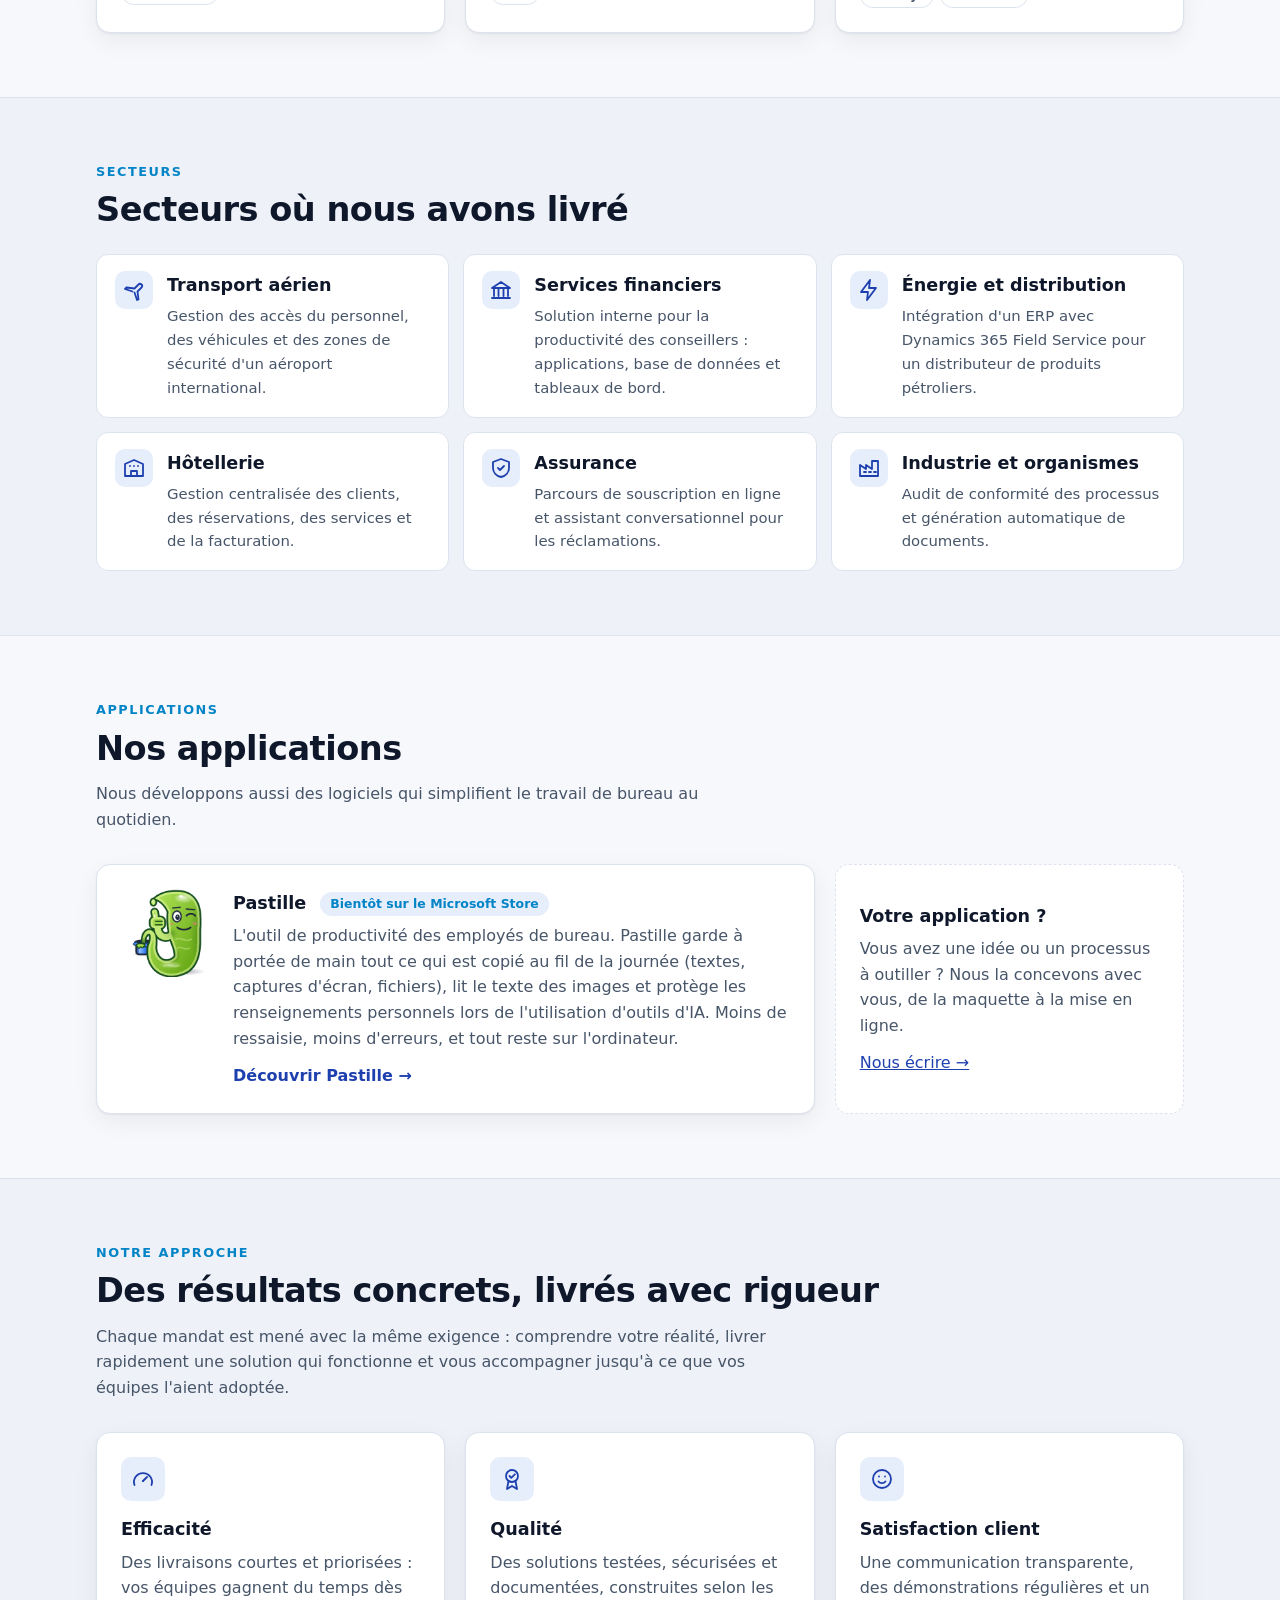
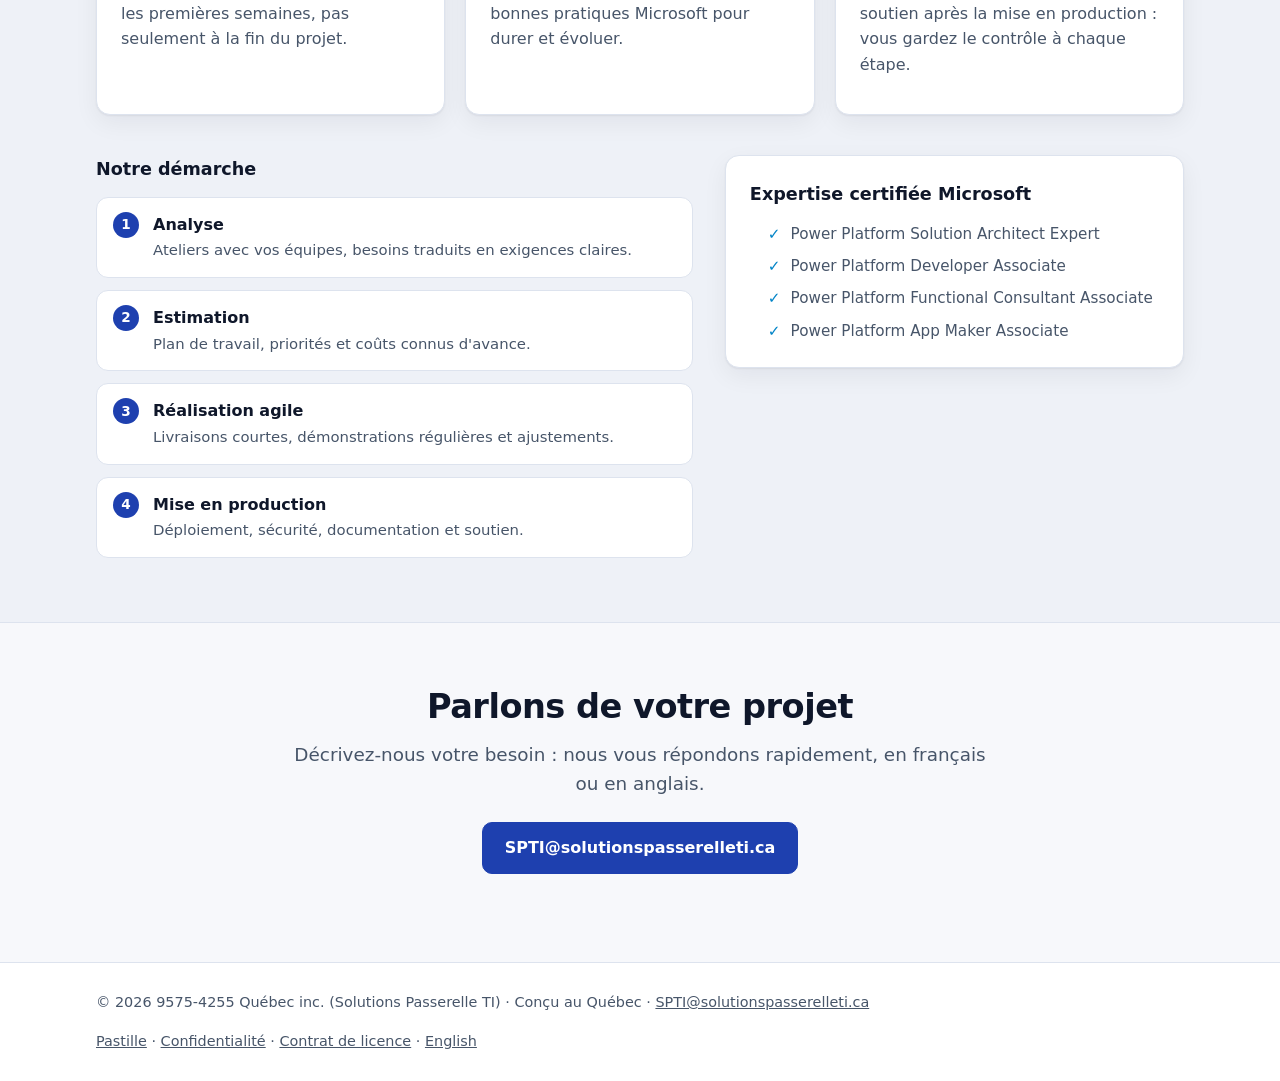
==== commit 24478a0c: "Données structurées, Québec dans le titre et la description, responsable désigné par son titre" ====
--- a/index.html
+++ b/index.html
@@ -3,8 +3,11 @@
 <head>
 <meta charset="utf-8">
 <meta name="viewport" content="width=device-width, initial-scale=1">
-<title>Solutions Passerelle TI – Power Platform, Dynamics 365, Azure</title>
-<meta name="description" content="Solutions Passerelle TI conçoit, intègre et automatise vos applications Microsoft Power Platform, Dynamics 365 et Azure, et développe des logiciels qui respectent la vie privée de leurs utilisateurs.">
+<title>Solutions Passerelle TI – Power Platform, Dynamics 365 et Azure à Québec</title>
+<meta name="description" content="Établie à Québec, Solutions Passerelle TI conçoit, intègre et automatise vos applications Microsoft Power Platform, Dynamics 365 et Azure, et développe des logiciels qui respectent la vie privée de leurs utilisateurs.">
+<link rel="canonical" href="https://solutionspasserelleti.ca/">
+<link rel="alternate" hreflang="fr-CA" href="https://solutionspasserelleti.ca/">
+<link rel="alternate" hreflang="en-CA" href="https://solutionspasserelleti.ca/en/">
 <link rel="icon" href="assets/logo.svg" type="image/svg+xml">
 <link rel="stylesheet" href="assets/style.css">
 <script>
@@ -41,9 +44,9 @@
 
 <section class="hero">
   <div class="wrap">
-    <p class="eyebrow">Firme de services TI · Québec</p>
+    <p class="eyebrow">Firme de services TI</p>
     <h1>Des solutions d'affaires sur mesure, de l'analyse à la mise en production.</h1>
-    <p class="lead">Solutions Passerelle TI conçoit, intègre et automatise vos applications Microsoft Power Platform, Dynamics 365 et Azure, et développe des logiciels qui respectent la vie privée de leurs utilisateurs.</p>
+    <p class="lead">Établie à Québec, Solutions Passerelle TI conçoit, intègre et automatise vos applications Microsoft Power Platform, Dynamics 365 et Azure, et développe des logiciels qui respectent la vie privée de leurs utilisateurs.</p>
     <div class="actions">
       <a class="button" href="mailto:SPTI@solutionspasserelleti.ca">Discuter de votre projet</a>
       <a class="button secondary" href="#services">Voir nos services</a>
@@ -112,7 +115,108 @@
     <p class="lead">Décrivez-nous votre besoin : nous vous répondons rapidement, en français ou en anglais.</p>
     <div class="actions"><a class="button" href="mailto:SPTI@solutionspasserelleti.ca">SPTI@solutionspasserelleti.ca</a></div>
   </div>
-</section>
+</section><script type="application/ld+json">
+{
+  "@context": "https://schema.org",
+  "@type": "ProfessionalService",
+  "@id": "https://solutionspasserelleti.ca/#organisation",
+  "name": "Solutions Passerelle TI",
+  "alternateName": "SPTI",
+  "legalName": "9575-4255 Québec inc.",
+  "url": "https://solutionspasserelleti.ca/",
+  "logo": "https://solutionspasserelleti.ca/assets/logo.svg",
+  "image": "https://solutionspasserelleti.ca/assets/logo.svg",
+  "description": "Établie à Québec, Solutions Passerelle TI conçoit, intègre et automatise vos applications Microsoft Power Platform, Dynamics 365 et Azure, et développe des logiciels qui respectent la vie privée de leurs utilisateurs.",
+  "email": "SPTI@solutionspasserelleti.ca",
+  "address": {
+    "@type": "PostalAddress",
+    "addressLocality": "Québec",
+    "addressRegion": "QC",
+    "addressCountry": "CA"
+  },
+  "areaServed": [
+    {
+      "@type": "City",
+      "name": "Québec"
+    },
+    {
+      "@type": "AdministrativeArea",
+      "name": "Québec"
+    },
+    {
+      "@type": "Country",
+      "name": "Canada"
+    }
+  ],
+  "knowsLanguage": [
+    "fr-CA",
+    "en-CA"
+  ],
+  "knowsAbout": [
+    "Microsoft Power Platform",
+    "Power Apps",
+    "Power Automate",
+    "Power BI",
+    "Dynamics 365",
+    "Microsoft Azure",
+    "Dataverse"
+  ],
+  "hasOfferCatalog": {
+    "@type": "OfferCatalog",
+    "name": "Ce que nous faisons",
+    "itemListElement": [
+      {
+        "@type": "Offer",
+        "itemOffered": {
+          "@type": "Service",
+          "name": "Applications d'affaires Power Platform",
+          "description": "Applications Power Apps (Canvas et Model-Driven), portails Power Pages et modèles de données Dataverse, adaptés à vos processus."
+        }
+      },
+      {
+        "@type": "Offer",
+        "itemOffered": {
+          "@type": "Service",
+          "name": "Automatisation des processus",
+          "description": "Approbations, notifications, mises à jour de données et génération de documents Word ou Excel, sans tâches manuelles répétitives."
+        }
+      },
+      {
+        "@type": "Offer",
+        "itemOffered": {
+          "@type": "Service",
+          "name": "Dynamics 365 et intégrations ERP",
+          "description": "Personnalisation de Dynamics 365 (dont Field Service) et échanges de données avec vos ERP, comme JD Edwards EnterpriseOne."
+        }
+      },
+      {
+        "@type": "Offer",
+        "itemOffered": {
+          "@type": "Service",
+          "name": "Cloud Azure et sécurité",
+          "description": "Azure Functions, Logic Apps et Blob Storage, sécurité Dataverse (rôles, unités d'affaires) et accès protégés par Entra ID et OAuth."
+        }
+      },
+      {
+        "@type": "Offer",
+        "itemOffered": {
+          "@type": "Service",
+          "name": "Données et tableaux de bord",
+          "description": "Rapports Power BI et indicateurs clés, à partir de Dataverse, SQL Server, PostgreSQL, SharePoint ou Excel."
+        }
+      },
+      {
+        "@type": "Offer",
+        "itemOffered": {
+          "@type": "Service",
+          "name": "Développement web et logiciel",
+          "description": "Applications web React et Angular, services Node.js et .NET, et logiciels Windows comme Pastille."
+        }
+      }
+    ]
+  }
+}
+</script>
 </main>
 <footer class="site-footer">
   <div class="wrap footer-row">
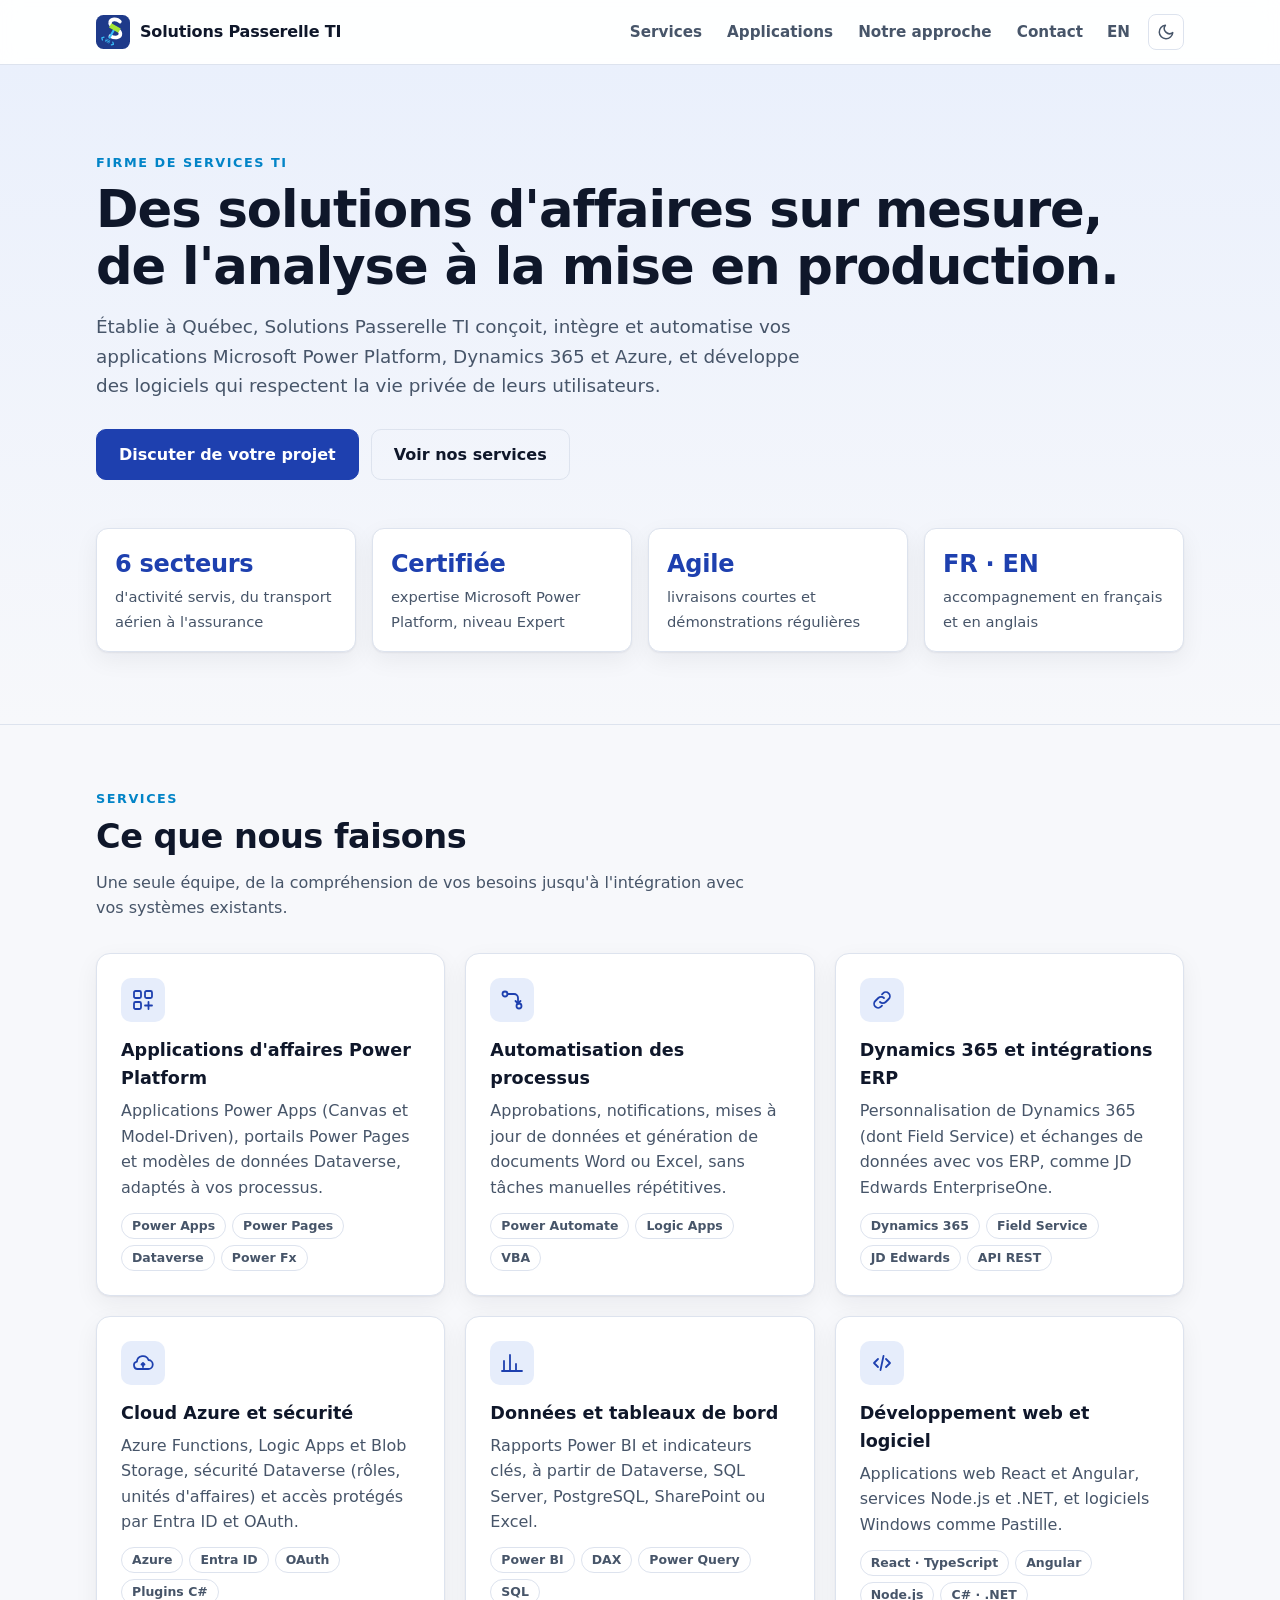
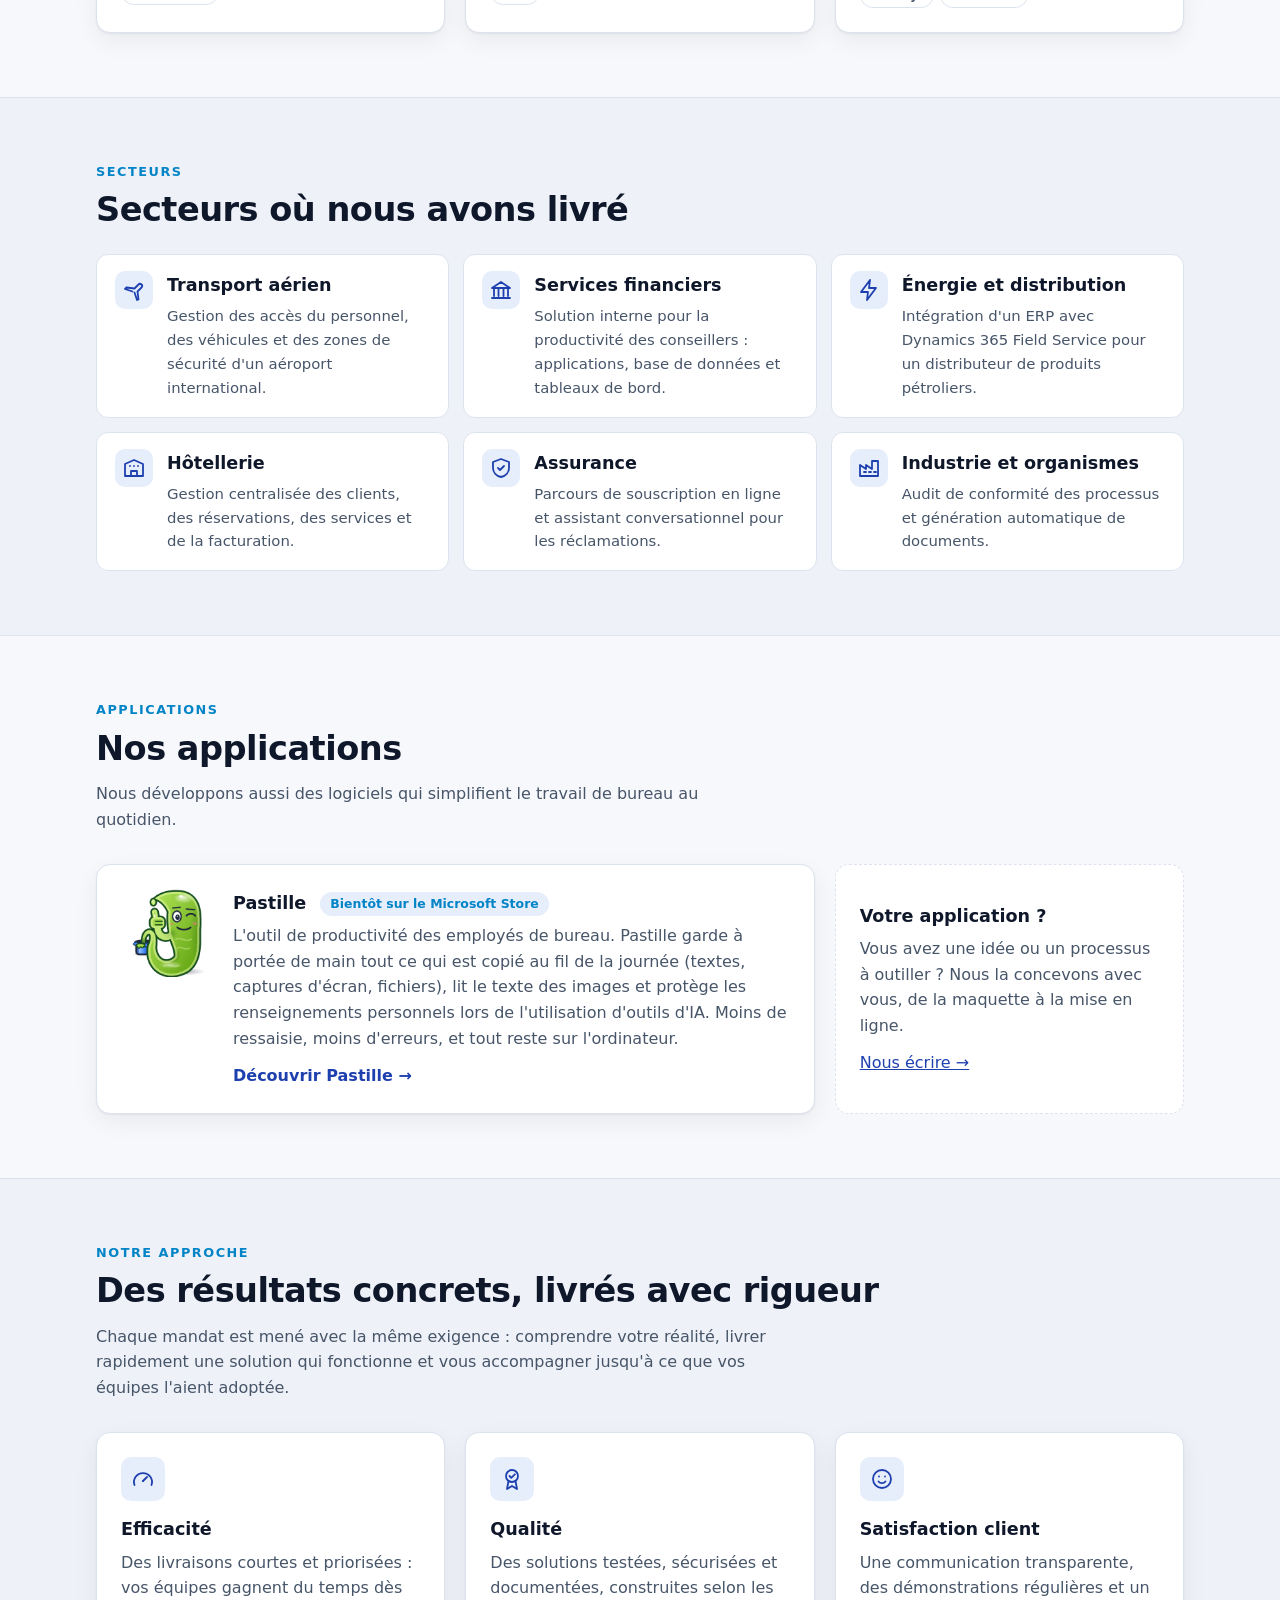
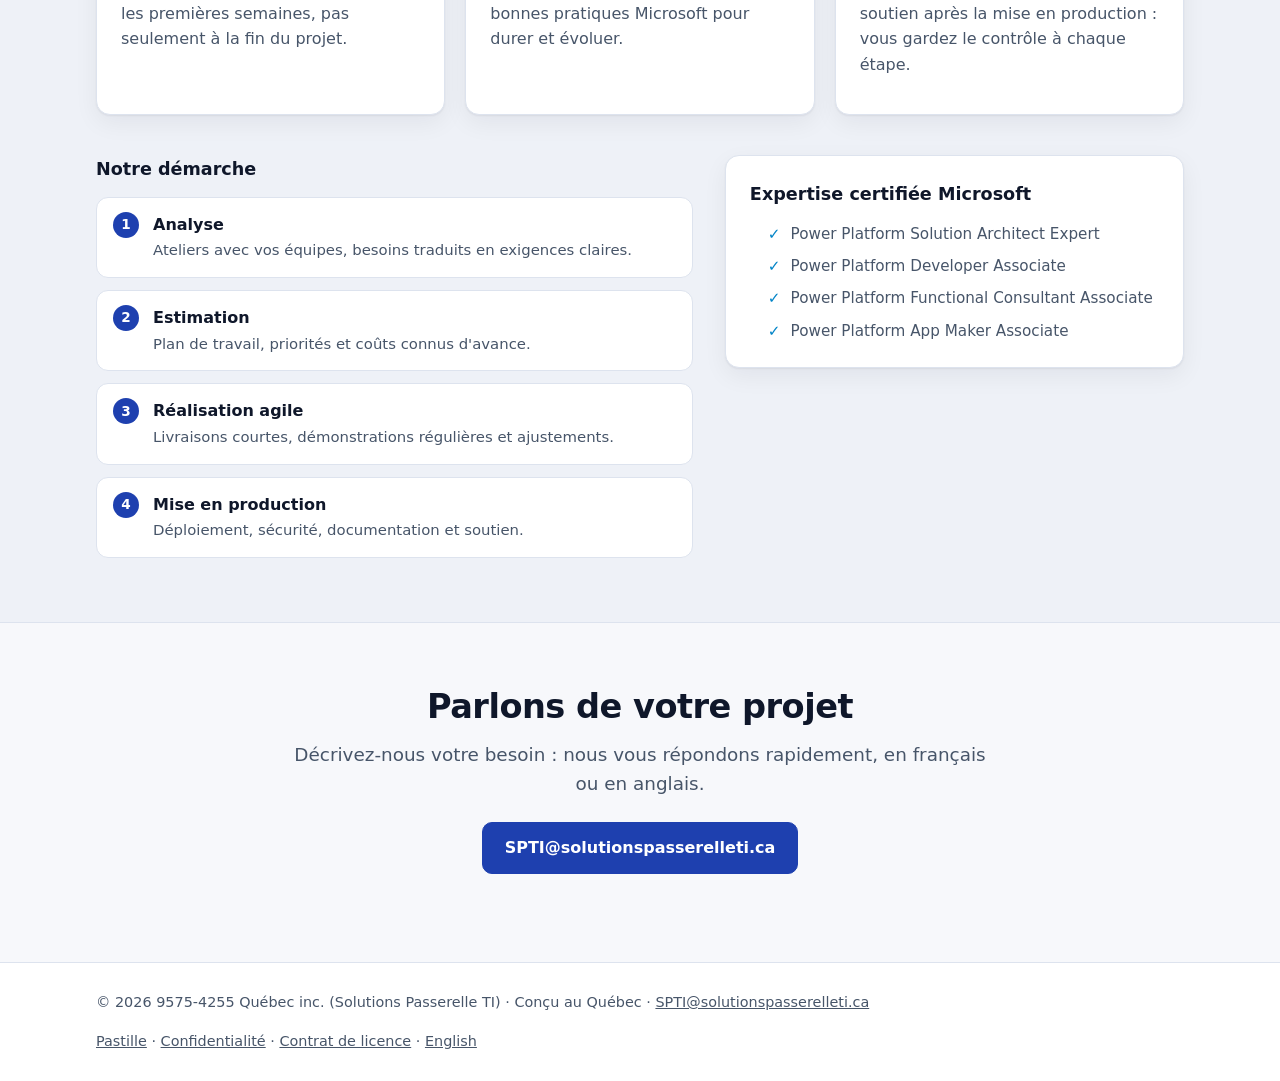
==== commit b85c8846: "Nouveau logo SPTI et version du logo dans son adresse (cache de l'icône d'onglet)" ====
--- a/index.html
+++ b/index.html
@@ -8,7 +8,7 @@
 <link rel="canonical" href="https://solutionspasserelleti.ca/">
 <link rel="alternate" hreflang="fr-CA" href="https://solutionspasserelleti.ca/">
 <link rel="alternate" hreflang="en-CA" href="https://solutionspasserelleti.ca/en/">
-<link rel="icon" href="assets/logo.svg" type="image/svg+xml">
+<link rel="icon" href="assets/logo.svg?v=05613d09" type="image/svg+xml">
 <link rel="stylesheet" href="assets/style.css">
 <script>
 (function () {
@@ -27,7 +27,7 @@
 <body>
 <header class="site-header">
   <div class="wrap header-row">
-    <a class="brand" href="index.html"><img src="assets/logo.svg" alt="" width="34" height="34"><span>Solutions Passerelle TI</span></a>
+    <a class="brand" href="index.html"><img src="assets/logo.svg?v=05613d09" alt="" width="34" height="34"><span>Solutions Passerelle TI</span></a>
     <nav>
       <span class="nav-links">
         <a href="index.html#services">Services</a>
@@ -124,8 +124,8 @@
   "alternateName": "SPTI",
   "legalName": "9575-4255 Québec inc.",
   "url": "https://solutionspasserelleti.ca/",
-  "logo": "https://solutionspasserelleti.ca/assets/logo.svg",
-  "image": "https://solutionspasserelleti.ca/assets/logo.svg",
+  "logo": "https://solutionspasserelleti.ca/assets/logo.svg?v=05613d09",
+  "image": "https://solutionspasserelleti.ca/assets/logo.svg?v=05613d09",
   "description": "Établie à Québec, Solutions Passerelle TI conçoit, intègre et automatise vos applications Microsoft Power Platform, Dynamics 365 et Azure, et développe des logiciels qui respectent la vie privée de leurs utilisateurs.",
   "email": "SPTI@solutionspasserelleti.ca",
   "address": {
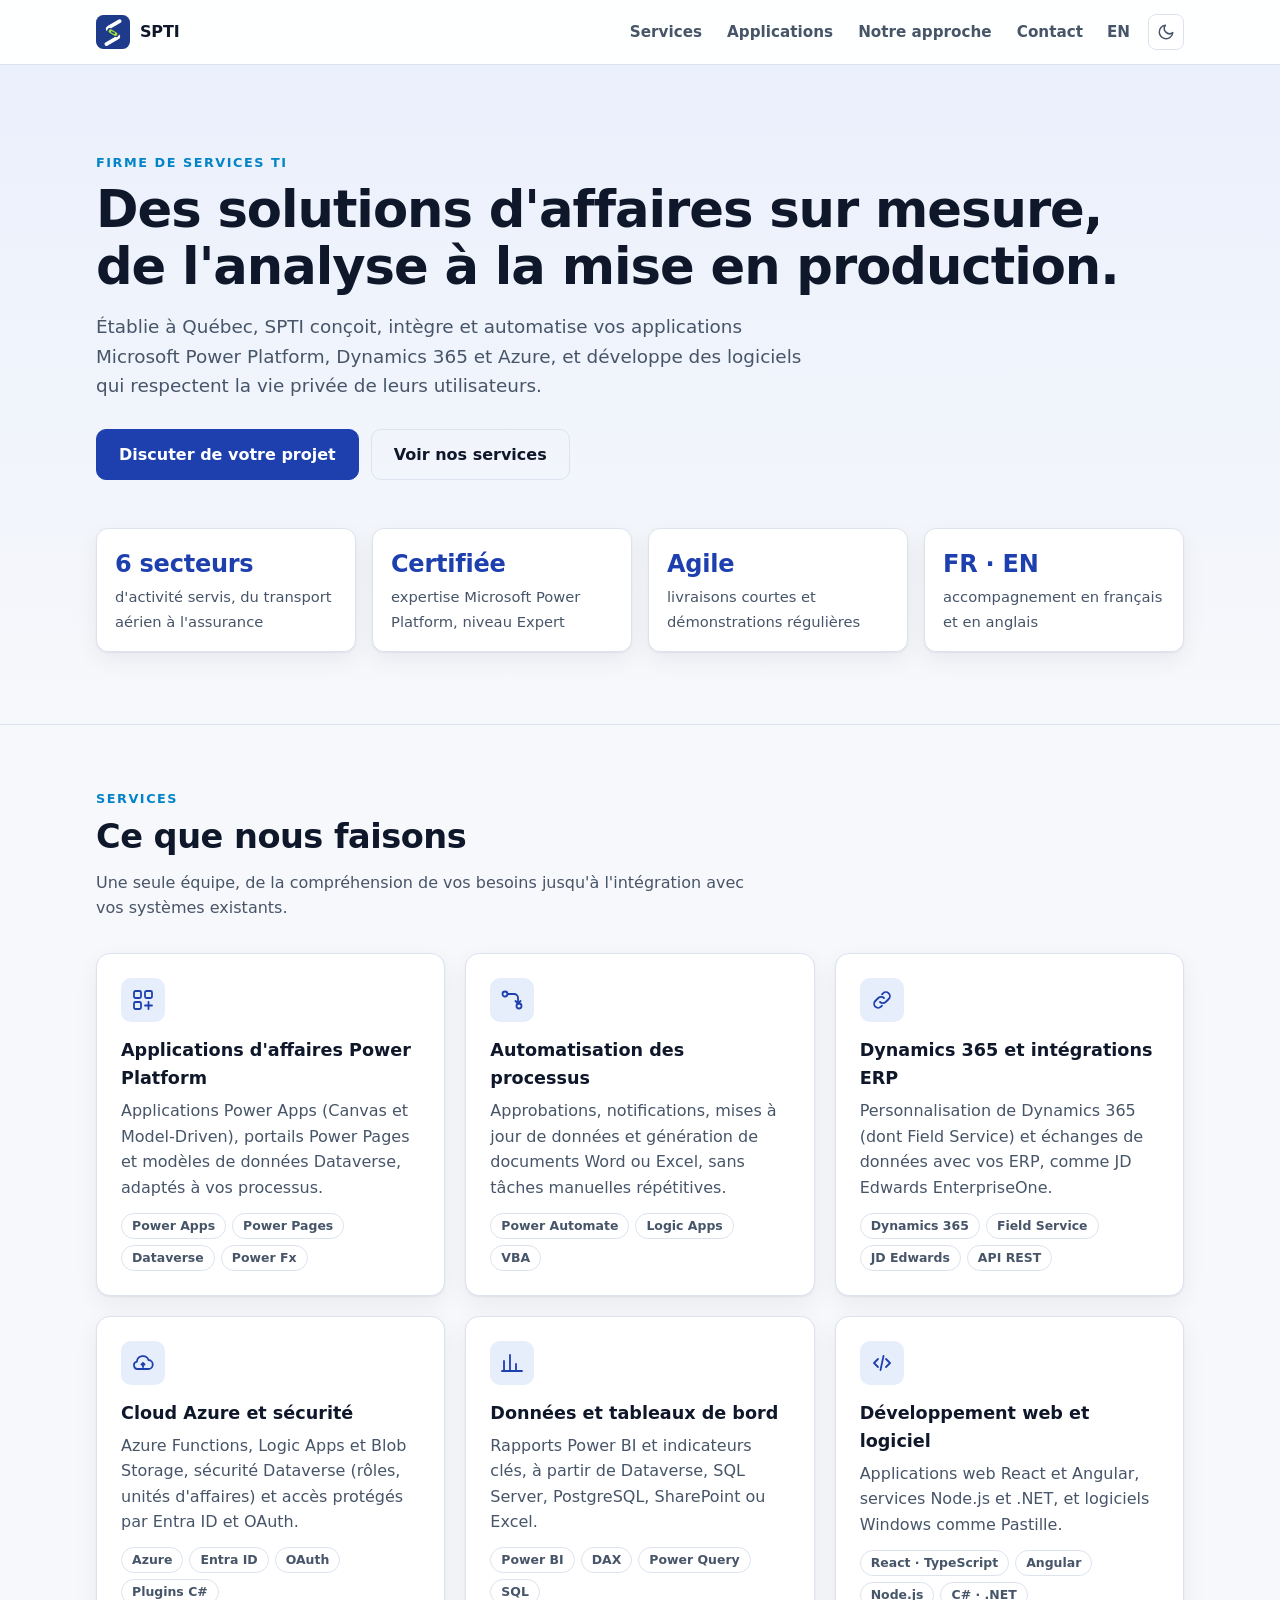
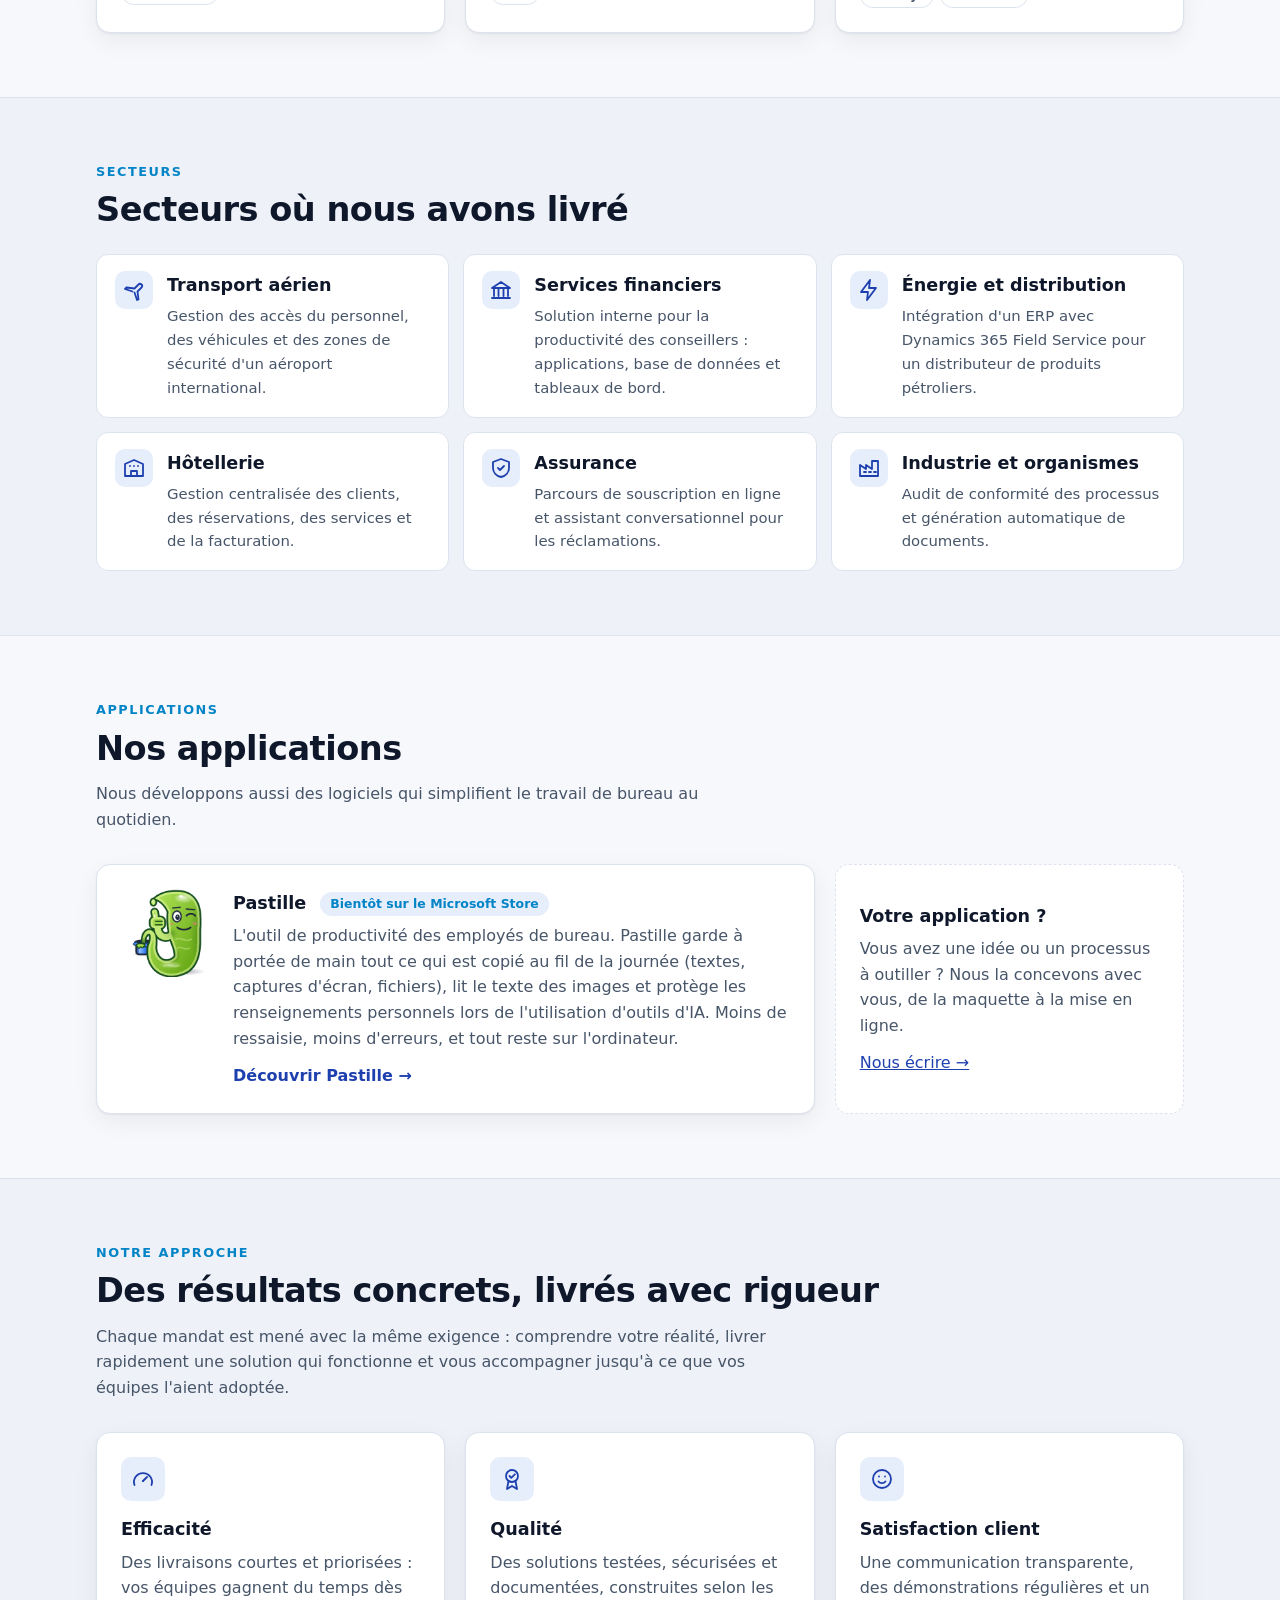
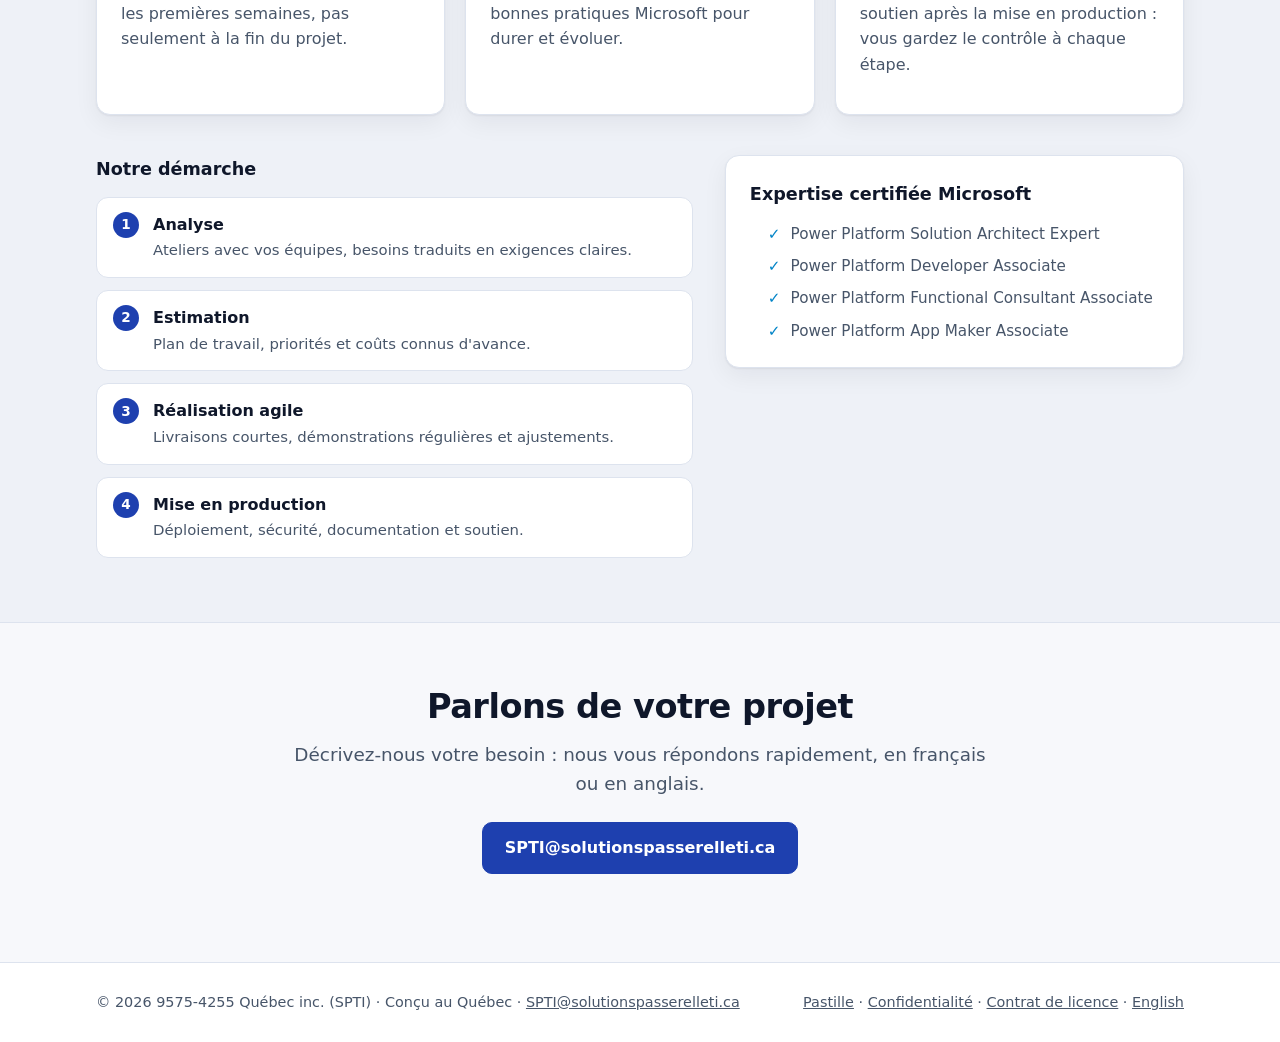
==== commit d515345c: "Nouveau logo SPTI (maillon) et favicon simplifié ; nom commercial SPTI partout" ====
--- a/index.html
+++ b/index.html
@@ -3,12 +3,12 @@
 <head>
 <meta charset="utf-8">
 <meta name="viewport" content="width=device-width, initial-scale=1">
-<title>Solutions Passerelle TI – Power Platform, Dynamics 365 et Azure à Québec</title>
-<meta name="description" content="Établie à Québec, Solutions Passerelle TI conçoit, intègre et automatise vos applications Microsoft Power Platform, Dynamics 365 et Azure, et développe des logiciels qui respectent la vie privée de leurs utilisateurs.">
+<title>SPTI – Power Platform, Dynamics 365 et Azure à Québec</title>
+<meta name="description" content="Établie à Québec, SPTI conçoit, intègre et automatise vos applications Microsoft Power Platform, Dynamics 365 et Azure, et développe des logiciels qui respectent la vie privée de leurs utilisateurs.">
 <link rel="canonical" href="https://solutionspasserelleti.ca/">
 <link rel="alternate" hreflang="fr-CA" href="https://solutionspasserelleti.ca/">
 <link rel="alternate" hreflang="en-CA" href="https://solutionspasserelleti.ca/en/">
-<link rel="icon" href="assets/logo.svg?v=05613d09" type="image/svg+xml">
+<link rel="icon" href="assets/favicon.svg?v=f6bf468d" type="image/svg+xml">
 <link rel="stylesheet" href="assets/style.css">
 <script>
 (function () {
@@ -27,7 +27,7 @@
 <body>
 <header class="site-header">
   <div class="wrap header-row">
-    <a class="brand" href="index.html"><img src="assets/logo.svg?v=05613d09" alt="" width="34" height="34"><span>Solutions Passerelle TI</span></a>
+    <a class="brand" href="index.html"><img src="assets/logo.svg?v=d019df17" alt="" width="34" height="34"><span>SPTI</span></a>
     <nav>
       <span class="nav-links">
         <a href="index.html#services">Services</a>
@@ -46,7 +46,7 @@
   <div class="wrap">
     <p class="eyebrow">Firme de services TI</p>
     <h1>Des solutions d'affaires sur mesure, de l'analyse à la mise en production.</h1>
-    <p class="lead">Établie à Québec, Solutions Passerelle TI conçoit, intègre et automatise vos applications Microsoft Power Platform, Dynamics 365 et Azure, et développe des logiciels qui respectent la vie privée de leurs utilisateurs.</p>
+    <p class="lead">Établie à Québec, SPTI conçoit, intègre et automatise vos applications Microsoft Power Platform, Dynamics 365 et Azure, et développe des logiciels qui respectent la vie privée de leurs utilisateurs.</p>
     <div class="actions">
       <a class="button" href="mailto:SPTI@solutionspasserelleti.ca">Discuter de votre projet</a>
       <a class="button secondary" href="#services">Voir nos services</a>
@@ -120,13 +120,12 @@
   "@context": "https://schema.org",
   "@type": "ProfessionalService",
   "@id": "https://solutionspasserelleti.ca/#organisation",
-  "name": "Solutions Passerelle TI",
-  "alternateName": "SPTI",
+  "name": "SPTI",
   "legalName": "9575-4255 Québec inc.",
   "url": "https://solutionspasserelleti.ca/",
-  "logo": "https://solutionspasserelleti.ca/assets/logo.svg?v=05613d09",
-  "image": "https://solutionspasserelleti.ca/assets/logo.svg?v=05613d09",
-  "description": "Établie à Québec, Solutions Passerelle TI conçoit, intègre et automatise vos applications Microsoft Power Platform, Dynamics 365 et Azure, et développe des logiciels qui respectent la vie privée de leurs utilisateurs.",
+  "logo": "https://solutionspasserelleti.ca/assets/logo.svg?v=d019df17",
+  "image": "https://solutionspasserelleti.ca/assets/logo.svg?v=d019df17",
+  "description": "Établie à Québec, SPTI conçoit, intègre et automatise vos applications Microsoft Power Platform, Dynamics 365 et Azure, et développe des logiciels qui respectent la vie privée de leurs utilisateurs.",
   "email": "SPTI@solutionspasserelleti.ca",
   "address": {
     "@type": "PostalAddress",
@@ -220,7 +219,7 @@
 </main>
 <footer class="site-footer">
   <div class="wrap footer-row">
-    <div>© 2026 9575-4255 Québec inc. (Solutions Passerelle TI) · Conçu au Québec · <a href="mailto:SPTI@solutionspasserelleti.ca">SPTI@solutionspasserelleti.ca</a></div>
+    <div>© 2026 9575-4255 Québec inc. (SPTI) · Conçu au Québec · <a href="mailto:SPTI@solutionspasserelleti.ca">SPTI@solutionspasserelleti.ca</a></div>
     <div>
       <a href="pastille/index.html">Pastille</a> ·
       <a href="pastille/confidentialite.html">Confidentialité</a> ·
